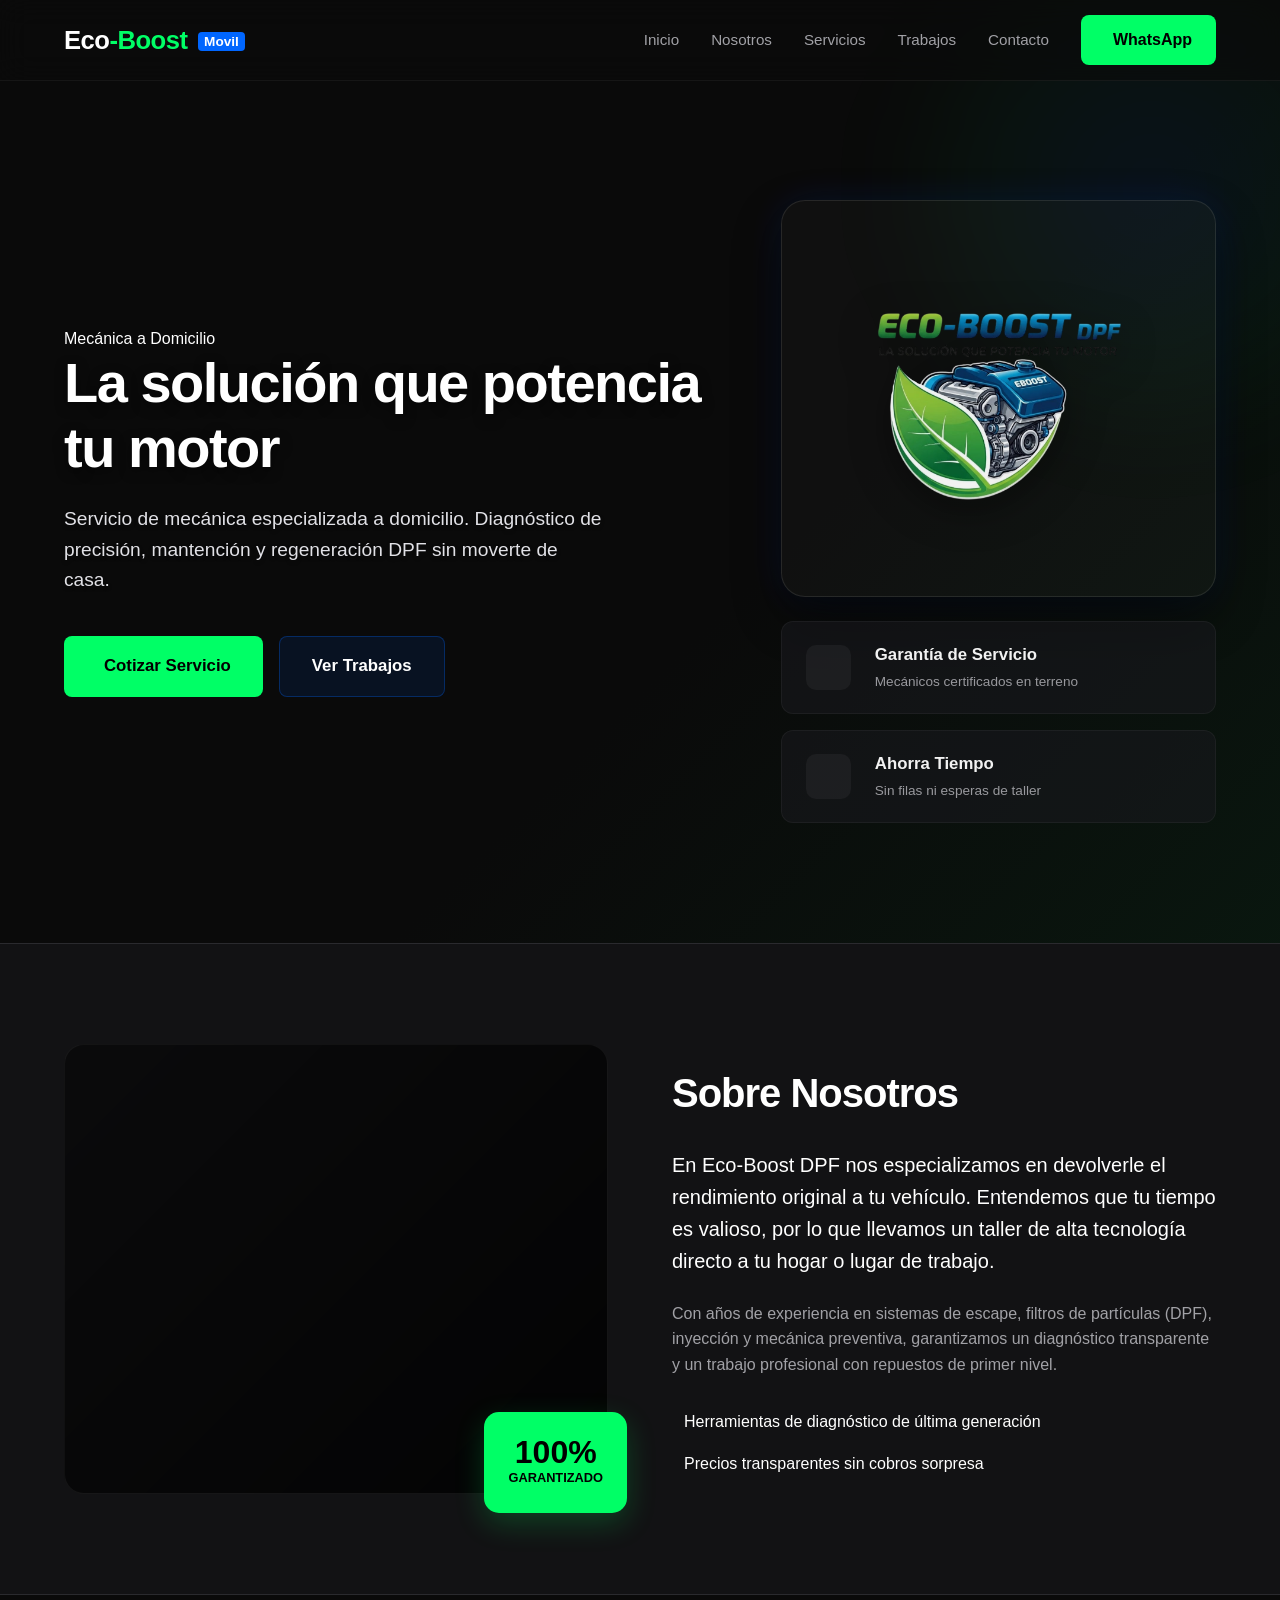
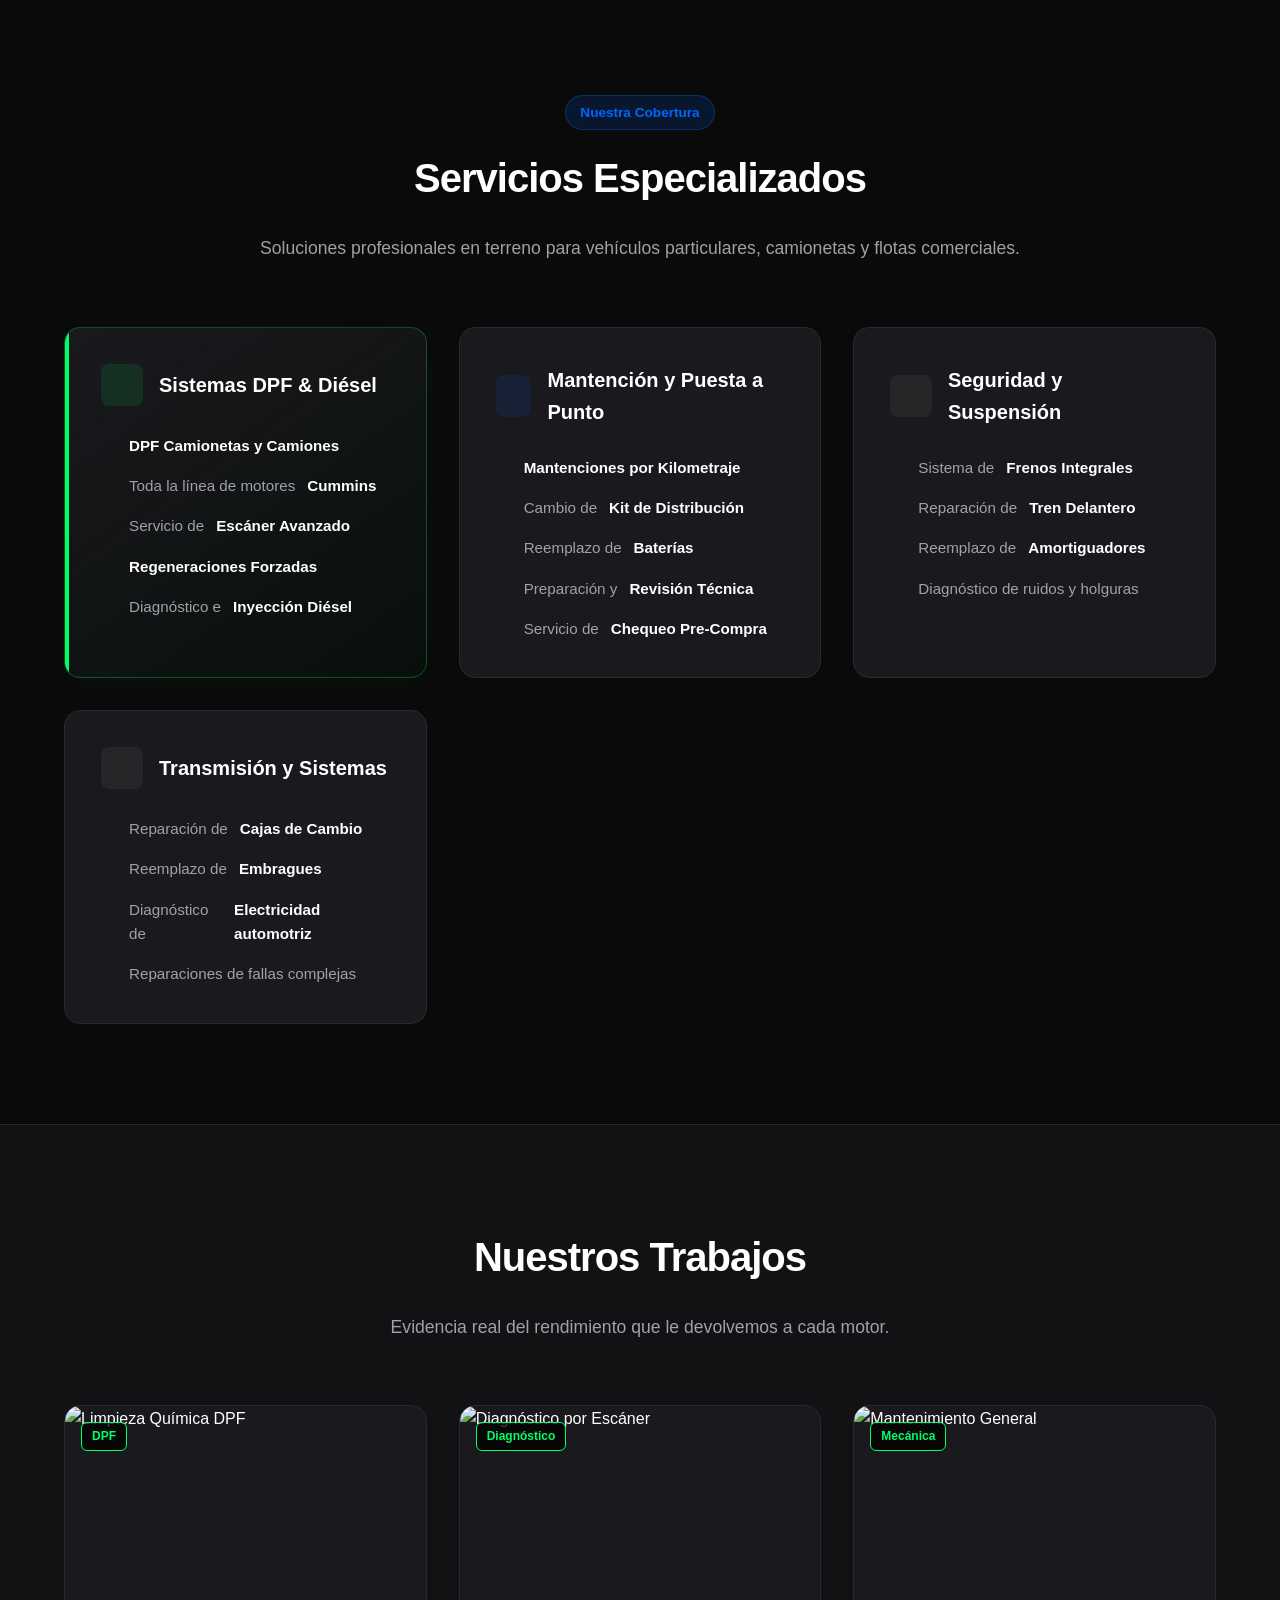
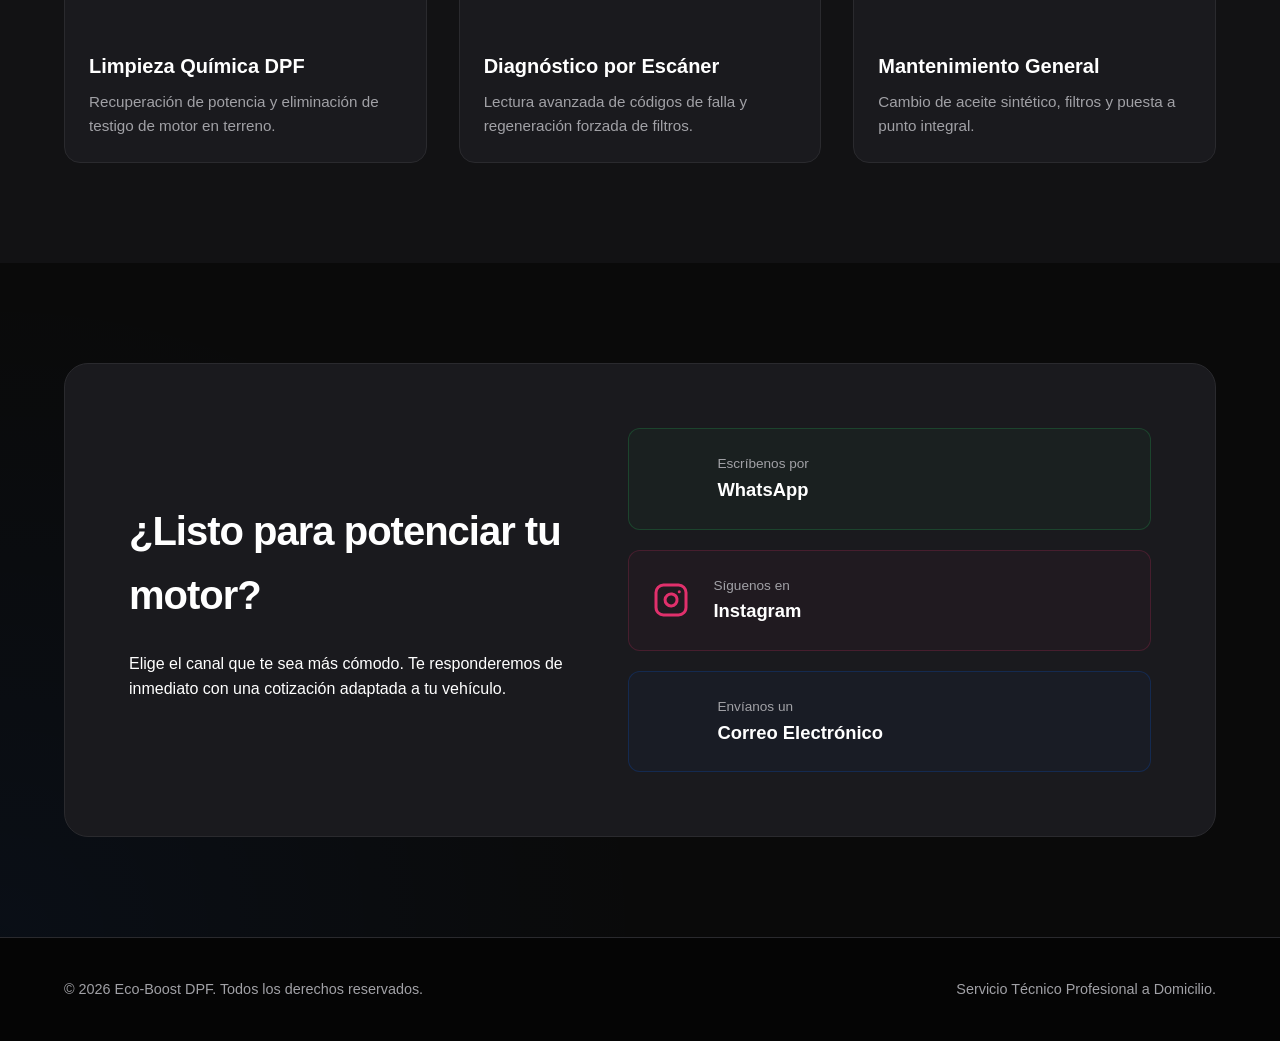
==== index.html @ 52e645b5 "s" ====
<!DOCTYPE html>
<html lang="es">
<head>
  <meta charset="UTF-8">
  <meta name="viewport" content="width=device-width, initial-scale=1.0">
  <title>Eco-Boost DPF - La solución que potencia tu motor</title>
  <link rel="stylesheet" href="diseño.css">
  <script src="https://unpkg.com/lucide@latest"></script>
</head>
<body>

  <header class="header">
    <div class="container navbar">
      <div class="logo">
        <span class="logo-eco">Eco</span><span class="logo-boost">-Boost</span> <span class="logo-dpf">Movil</span>
      </div>
      
      <button class="menu-toggle" aria-label="Abrir menú">
        <i data-lucide="menu"></i>
      </button>

      <nav class="nav-menu">
        <a href="#inicio" class="nav-link">Inicio</a>
        <a href="#nosotros" class="nav-link">Nosotros</a>
        <a href="#servicios" class="nav-link">Servicios</a>
        <a href="#trabajos" class="nav-link">Trabajos</a>
        <a href="#contacto" class="nav-link">Contacto</a>
        <a href="#" class="btn btn-primary nav-cta js-whatsapp-link" target="_blank">
          <i data-lucide="phone"></i> WhatsApp
        </a>
      </nav>
    </div>
  </header>

  <main>
    <section id="inicio" class="hero">
      <div class="container hero-grid">
        <div class="hero-content">
          <span class="badge">Mecánica a Domicilio</span>
          <h1 id="hero-title" class="hero-title">Cargando...</h1>
          <p id="hero-subtitle" class="hero-text">Cargando información del servicio...</p>
          <div class="hero-actions">
            <a href="#" class="btn btn-primary btn-large js-whatsapp-link" target="_blank">
              <i data-lucide="calendar"></i> Cotizar Servicio
            </a>
            <a href="#trabajos" class="btn btn-secondary btn-large">
              Ver Trabajos
            </a>
          </div>
        </div>
        
        <div class="hero-visual">
          <div class="brand-logo-card">
            <img src="images/logo.png" alt="Eco-Boost DPF Logo Oficial" class="hero-brand-logo">
          </div>
          
          <div class="hero-card-row">
            <div class="hero-card">
              <div class="hero-card-icon"><i data-lucide="shield-check"></i></div>
              <div>
                <h4>Garantía de Servicio</h4>
                <p>Mecánicos certificados en terreno</p>
              </div>
            </div>
            <div class="hero-card">
              <div class="hero-card-icon"><i data-lucide="clock"></i></div>
              <div>
                <h4>Ahorra Tiempo</h4>
                <p>Sin filas ni esperas de taller</p>
              </div>
            </div>
          </div>
        </div>
      </div>
    </section>

    <section id="nosotros" class="nosotros">
      <div class="container grid-2">
        <div class="nosotros-visual">
          <div class="nosotros-badge">
            <span class="badge-number">100%</span>
            <span class="badge-label">Garantizado</span>
          </div>
        </div>
        <div class="nosotros-content">
          <h2 id="nosotros-titulo" class="section-title">Cargando...</h2>
          <p id="nosotros-desc-1" class="text-lead"></p>
          <p id="nosotros-desc-2" class="text-body"></p>
          <div class="features-list">
            <div class="feature-item">
              <i data-lucide="check-circle" class="text-accent"></i>
              <span>Herramientas de diagnóstico de última generación</span>
            </div>
            <div class="feature-item">
              <i data-lucide="check-circle" class="text-accent"></i>
              <span>Precios transparentes sin cobros sorpresa</span>
            </div>
          </div>
        </div>
      </div>
    </section>

    <section id="servicios" class="servicios">
      <div class="container">
        <div class="section-header">
          <span class="services-badge">Nuestra Cobertura</span>
          <h2 class="section-title text-center">Servicios Especializados</h2>
          <p class="section-subtitle text-center">Soluciones profesionales en terreno para vehículos particulares, camionetas y flotas comerciales.</p>
        </div>

        <div class="services-grid">
          <div class="service-category-card highlight-card">
            <div class="category-header">
              <div class="category-icon green"><i data-lucide="activity"></i></div>
              <h3>Sistemas DPF & Diésel</h3>
            </div>
            <ul class="service-list">
              <li><i data-lucide="check"></i> <strong>DPF Camionetas y Camiones</strong></li>
              <li><i data-lucide="check"></i> Toda la línea de motores <strong>Cummins</strong></li>
              <li><i data-lucide="check"></i> Servicio de <strong>Escáner Avanzado</strong></li>
              <li><i data-lucide="check"></i> <strong>Regeneraciones Forzadas</strong></li>
              <li><i data-lucide="check"></i> Diagnóstico e <strong>Inyección Diésel</strong></li>
            </ul>
          </div>

          <div class="service-category-card">
            <div class="category-header">
              <div class="category-icon blue"><i data-lucide="wrench"></i></div>
              <h3>Mantención y Puesta a Punto</h3>
            </div>
            <ul class="service-list">
              <li><i data-lucide="check"></i> <strong>Mantenciones por Kilometraje</strong></li>
              <li><i data-lucide="check"></i> Cambio de <strong>Kit de Distribución</strong></li>
              <li><i data-lucide="check"></i> Reemplazo de <strong>Baterías</strong></li>
              <li><i data-lucide="check"></i> Preparación y <strong>Revisión Técnica</strong></li>
              <li><i data-lucide="check"></i> Servicio de <strong>Chequeo Pre-Compra</strong></li>
            </ul>
          </div>

          <div class="service-category-card">
            <div class="category-header">
              <div class="category-icon"><i data-lucide="shield"></i></div>
              <h3>Seguridad y Suspensión</h3>
            </div>
            <ul class="service-list">
              <li><i data-lucide="check"></i> Sistema de <strong>Frenos Integrales</strong></li>
              <li><i data-lucide="check"></i> Reparación de <strong>Tren Delantero</strong></li>
              <li><i data-lucide="check"></i> Reemplazo de <strong>Amortiguadores</strong></li>
              <li><i data-lucide="check"></i> Diagnóstico de ruidos y holguras</li>
            </ul>
          </div>

          <div class="service-category-card">
            <div class="category-header">
              <div class="category-icon"><i data-lucide="cpu"></i></div>
              <h3>Transmisión y Sistemas</h3>
            </div>
            <ul class="service-list">
              <li><i data-lucide="check"></i> Reparación de <strong>Cajas de Cambio</strong></li>
              <li><i data-lucide="check"></i> Reemplazo de <strong>Embragues</strong></li>
              <li><i data-lucide="check"></i> Diagnóstico de <strong>Electricidad automotriz</strong></li>
              <li><i data-lucide="check"></i> Reparaciones de fallas complejas</li>
            </ul>
          </div>
        </div>
      </div>
    </section>

    <section id="trabajos" class="trabajos">
      <div class="container">
        <div class="section-header">
          <h2 class="section-title">Nuestros Trabajos</h2>
          <p class="section-subtitle">Evidencia real del rendimiento que le devolvemos a cada motor.</p>
        </div>
        <div id="portfolio-grid" class="portfolio-grid">
          <p class="loading-text">Cargando galería de trabajos...</p>
        </div>
      </div>
    </section>

    <section id="contacto" class="contacto">
      <div class="container">
        <div class="contact-card">
          <div class="contact-info">
            <h2 class="section-title">¿Listo para potenciar tu motor?</h2>
            <p>Elige el canal que te sea más cómodo. Te responderemos de inmediato con una cotización adaptada a tu vehículo.</p>
          </div>
          <div class="contact-channels">
            <a href="#" class="contact-btn whatsapp js-whatsapp-link" target="_blank">
              <i data-lucide="phone-call"></i>
              <div>
                <span>Escríbenos por</span>
                <strong>WhatsApp</strong>
              </div>
            </a>
            
            <a href="#" id="js-instagram-link" class="contact-btn instagram" target="_blank">
              <svg xmlns="http://www.w3.org/2000/svg" width="36" height="36" viewBox="0 0 24 24" fill="none" stroke="currentColor" stroke-width="2" stroke-linecap="round" stroke-linejoin="round" class="instagram-svg">
                <rect x="2" y="2" width="20" height="20" rx="5" ry="5"></rect>
                <path d="M16 11.37A4 4 0 1 1 12.63 8 4 4 0 0 1 16 11.37z"></path>
                <line x1="17.5" y1="6.5" x2="17.51" y2="6.5"></line>
              </svg>
              <div>
                <span>Síguenos en</span>
                <strong>Instagram</strong>
              </div>
            </a>
            
            <a href="#" id="js-email-link" class="contact-btn email">
              <i data-lucide="mail"></i>
              <div>
                <span>Envíanos un</span>
                <strong>Correo Electrónico</strong>
              </div>
            </a>
          </div>
        </div>
      </div>
    </section>
  </main>

  <footer class="footer">
    <div class="container footer-content">
      <p>&copy; 2026 Eco-Boost DPF. Todos los derechos reservados.</p>
      <p>Servicio Técnico Profesional a Domicilio.</p>
    </div>
  </footer>

  <script src="app.js"></script>
</body>
</html>
---- diseño.css ----
/* Variables de Diseño */
:root {
  --bg-primary: #0a0a0a;
  --bg-secondary: #121214;
  --bg-card: #1a1a1e;
  
  /* Colores extraídos directamente de tu logo */
  --accent: #00ff66;         /* Verde Eco */
  --accent-hover: #00cc52;   /* Verde Eco más oscuro */
  --accent-blue: #0066ff;    /* Azul Eléctrico */
  --accent-blue-hover: #0052cc;
  
  --text-main: #ffffff;
  --text-muted: #a1a1a6;
  --border-color: #2a2a2e;
  
  --font-stack: -apple-system, BlinkMacSystemFont, "Segoe UI", Roboto, Helvetica, Arial, sans-serif;
  --transition-smooth: all 0.3s cubic-bezier(0.4, 0, 0.2, 1);
}

/* Reset Base */
* {
  box-sizing: border-box;
  margin: 0;
  padding: 0;
}

html {
  scroll-behavior: smooth;
  font-family: var(--font-stack);
  background-color: var(--bg-primary);
  color: var(--text-main);
}

body {
  overflow-x: hidden;
  line-height: 1.6;
}

img {
  max-width: 100%;
  height: auto;
  display: block;
}

a {
  text-decoration: none;
  color: inherit;
}

/* Layout Container */
.container {
  width: 100%;
  max-width: 1200px;
  margin: 0 auto;
  padding: 0 1.5rem;
}

/* Botones */
.btn {
  display: inline-flex;
  align-items: center;
  gap: 0.5rem;
  padding: 0.75rem 1.5rem;
  border-radius: 8px;
  font-weight: 600;
  transition: var(--transition-smooth);
  cursor: pointer;
  border: none;
  z-index: 2;
}

.btn-primary {
  background-color: var(--accent);
  color: #000000;
}

.btn-primary:hover {
  background-color: var(--accent-hover);
  transform: translateY(-2px);
  box-shadow: 0 8px 20px rgba(0, 255, 102, 0.3);
}

.btn-secondary {
  background-color: rgba(0, 102, 255, 0.1); 
  backdrop-filter: blur(5px);
  border: 1px solid rgba(0, 102, 255, 0.3);
  color: var(--text-main);
}

.btn-secondary:hover {
  background-color: rgba(0, 102, 255, 0.2);
  border-color: var(--accent-blue);
  transform: translateY(-2px);
}

.btn-large {
  padding: 1rem 2rem;
  font-size: 1.05rem;
}

/* Header & Navbar */
.header {
  position: fixed;
  top: 0;
  left: 0;
  width: 100%;
  background-color: rgba(10, 10, 10, 0.6); 
  backdrop-filter: blur(15px);
  z-index: 1000;
  border-bottom: 1px solid rgba(255, 255, 255, 0.05);
}

.navbar {
  height: 80px;
  display: flex;
  align-items: center;
  justify-content: space-between;
}

/* Estilo de Texto del Logo */
.logo {
  font-size: 1.6rem;
  font-weight: 800;
  letter-spacing: -0.5px;
  cursor: pointer;
}

.logo-eco { color: var(--text-main); }
.logo-boost { color: var(--accent); }
.logo-dpf {
  font-size: 0.85rem;
  background: var(--accent-blue);
  color: #ffffff;
  padding: 2px 6px;
  border-radius: 4px;
  margin-left: 4px;
  vertical-align: middle;
  letter-spacing: 0;
  font-weight: 700;
}

.nav-menu {
  display: flex;
  align-items: center;
  gap: 2rem;
}

.nav-link {
  font-size: 0.95rem;
  font-weight: 500;
  color: var(--text-muted);
  transition: var(--transition-smooth);
}

.nav-link:hover {
  color: var(--text-main);
}

.menu-toggle {
  display: none;
  background: none;
  border: none;
  color: var(--text-main);
  font-size: 1.5rem;
  cursor: pointer;
}

/* Hero Section */
.hero {
  padding: 200px 0 120px 0;
  position: relative;
  background-image: url('https://images.unsplash.com/photo-1517524206127-48bbd363f3d7?q=80&w=1920&auto=format&fit=crop');
  background-size: cover;
  background-position: center 35%;
  background-repeat: no-repeat;
  display: flex;
  align-items: center;
  overflow: hidden;
}

.hero::before {
  content: '';
  position: absolute;
  top: 0;
  left: 0;
  width: 100%;
  height: 100%;
  background: linear-gradient(135deg, rgba(10, 10, 10, 0.95) 20%, rgba(10, 10, 10, 0.75) 60%, rgba(0, 255, 102, 0.05) 100%);
  z-index: 1;
}

.hero::after {
  content: '';
  position: absolute;
  top: -10%;
  right: -10%;
  width: 40%;
  height: 60%;
  background: radial-gradient(circle, rgba(0, 102, 255, 0.08) 0%, rgba(0, 255, 102, 0.04) 50%, transparent 70%);
  z-index: 1;
  filter: blur(50px);
}

.hero-grid {
  position: relative;
  z-index: 2;
  display: grid;
  grid-template-columns: 1.2fr 0.8fr;
  gap: 4rem;
  align-items: center;
}

.hero-title {
  font-size: 3.5rem;
  line-height: 1.15;
  font-weight: 800;
  letter-spacing: -1.5px;
  margin-bottom: 1.5rem;
  text-shadow: 0 4px 12px rgba(0, 0, 0, 0.5);
}

.hero-text {
  font-size: 1.2rem;
  color: #e1e1e6;
  margin-bottom: 2.5rem;
  max-width: 540px;
  text-shadow: 0 2px 4px rgba(0, 0, 0, 0.3);
}

.hero-actions {
  display: flex;
  gap: 1rem;
}

.hero-visual {
  display: flex;
  flex-direction: column;
  gap: 1.5rem;
  opacity: 0.95; 
}

/* Tarjeta de Honor para el Logo Oficial */
.brand-logo-card {
  background: rgba(255, 255, 255, 0.03);
  backdrop-filter: blur(20px);
  border: 1px solid rgba(255, 255, 255, 0.1);
  border-radius: 24px;
  padding: 2.5rem;
  display: flex;
  align-items: center;
  justify-content: center;
  box-shadow: 0 20px 50px rgba(0, 0, 0, 0.6), 0 0 40px rgba(0, 102, 255, 0.15);
  transition: var(--transition-smooth);
}

.brand-logo-card:hover {
  transform: translateY(-5px);
  border-color: rgba(0, 255, 102, 0.3);
  box-shadow: 0 25px 60px rgba(0, 0, 0, 0.7), 0 0 50px rgba(0, 255, 102, 0.2);
}

.hero-brand-logo {
  width: 100%;
  max-width: 320px;
  height: auto;
  object-fit: contain;
  filter: drop-shadow(0 10px 20px rgba(0, 0, 0, 0.4));
}

.hero-card-row {
  display: flex;
  flex-direction: column;
  gap: 1rem;
}

.hero-card {
  background-color: rgba(26, 26, 30, 0.6);
  backdrop-filter: blur(10px);
  border: 1px solid rgba(255, 255, 255, 0.05);
  border-radius: 12px;
  padding: 1.25rem 1.5rem;
  display: flex;
  align-items: center;
  gap: 1.5rem;
  transition: var(--transition-smooth);
}

.hero-card:hover {
  border-color: rgba(0, 255, 102, 0.3);
  transform: translateX(5px);
  background-color: rgba(26, 26, 30, 0.8);
}

.hero-card-icon {
  background-color: rgba(255, 255, 255, 0.05);
  color: var(--accent);
  width: 45px;
  height: 45px;
  border-radius: 10px;
  display: flex;
  align-items: center;
  justify-content: center;
}

.hero-card h4 {
  font-size: 1.05rem;
  margin-bottom: 0.15rem;
}

.hero-card p {
  color: var(--text-muted);
  font-size: 0.85rem;
}

/* Sobre Nosotros Section */
.nosotros {
  background-color: var(--bg-secondary);
  padding: 100px 0;
  border-top: 1px solid var(--border-color);
  position: relative;
  z-index: 5;
}

.grid-2 {
  display: grid;
  grid-template-columns: 1fr 1fr;
  gap: 4rem;
  align-items: center;
}

.nosotros-visual {
  height: 450px;
  background: linear-gradient(135deg, rgba(0, 0, 0, 0.4), rgba(0, 0, 0, 0.8)), url('https://img.magnific.com/foto-gratis/mecanico-sonriente-brazos-cruzados-llave-inglesa_1170-1699.jpg?semt=ais_hybrid&w=740&q=80');
  background-blend-mode: overlay;
  background-size: cover;
  background-position: center;
  border-radius: 20px;
  position: relative;
  border: 1px solid rgba(255, 255, 255, 0.05);
}

.nosotros-badge {
  position: absolute;
  bottom: -20px;
  right: -20px;
  background: var(--accent);
  color: #000;
  padding: 1.5rem;
  border-radius: 15px;
  box-shadow: 0 10px 30px rgba(0, 255, 102, 0.2);
  display: flex;
  flex-direction: column;
  align-items: center;
}

.badge-number {
  font-size: 2rem;
  font-weight: 800;
  line-height: 1;
}

.badge-label {
  font-size: 0.8rem;
  font-weight: 700;
  text-transform: uppercase;
}

.section-title {
  font-size: 2.5rem;
  font-weight: 800;
  letter-spacing: -1px;
  margin-bottom: 1.5rem;
}

.text-center {
  text-align: center;
}

.text-lead {
  font-size: 1.25rem;
  color: var(--text-main);
  margin-bottom: 1.5rem;
}

.text-body {
  color: var(--text-muted);
  margin-bottom: 2rem;
}

.features-list {
  display: flex;
  flex-direction: column;
  gap: 1rem;
}

.feature-item {
  display: flex;
  align-items: center;
  gap: 0.75rem;
  font-weight: 500;
}

.text-accent {
  color: var(--accent);
}

/* ========================================= */
/* NUEVA SECCIÓN: Estilos de Servicios */
/* ========================================= */
.servicios {
  padding: 100px 0;
  background-color: var(--bg-primary);
  border-top: 1px solid var(--border-color);
  position: relative;
  z-index: 5;
}

.services-badge {
  display: inline-block;
  background-color: rgba(0, 102, 255, 0.15);
  color: var(--accent-blue);
  padding: 6px 14px;
  border-radius: 20px;
  font-size: 0.85rem;
  font-weight: 600;
  margin-bottom: 1rem;
  border: 1px solid rgba(0, 102, 255, 0.3);
  text-align: center;
}

.servicios .section-header {
  display: flex;
  flex-direction: column;
  align-items: center;
}

.services-grid {
  display: grid;
  grid-template-columns: repeat(auto-fit, minmax(270px, 1fr));
  gap: 2rem;
  margin-top: 3.5rem;
}

.service-category-card {
  background-color: var(--bg-card);
  border: 1px solid var(--border-color);
  border-radius: 16px;
  padding: 2.25rem;
  transition: var(--transition-smooth);
  position: relative;
  overflow: hidden;
}

/* Tarjeta Destacada de DPF (La especialidad principal) */
.service-category-card.highlight-card {
  border-color: rgba(0, 255, 102, 0.25);
  background: linear-gradient(145deg, var(--bg-card) 0%, rgba(0, 255, 102, 0.02) 100%);
  box-shadow: 0 10px 30px rgba(0, 255, 102, 0.03);
}

.service-category-card.highlight-card::before {
  content: '';
  position: absolute;
  top: 0;
  left: 0;
  width: 4px;
  height: 100%;
  background-color: var(--accent);
}

.service-category-card:hover {
  transform: translateY(-5px);
  border-color: var(--accent-blue);
  box-shadow: 0 12px 30px rgba(0, 102, 255, 0.1);
}

.service-category-card.highlight-card:hover {
  border-color: var(--accent);
  box-shadow: 0 12px 30px rgba(0, 255, 102, 0.1);
}

.category-header {
  display: flex;
  align-items: center;
  gap: 1rem;
  margin-bottom: 1.75rem;
}

.category-header h3 {
  font-size: 1.25rem;
  font-weight: 700;
}

.category-icon {
  width: 42px;
  height: 42px;
  border-radius: 8px;
  background-color: rgba(255, 255, 255, 0.05);
  color: var(--text-main);
  display: flex;
  align-items: center;
  justify-content: center;
}

.category-icon.green {
  background-color: rgba(0, 255, 102, 0.1);
  color: var(--accent);
}

.category-icon.blue {
  background-color: rgba(0, 102, 255, 0.1);
  color: var(--accent-blue);
}

.service-list {
  list-style: none;
  display: flex;
  flex-direction: column;
  gap: 1rem;
}

.service-list li {
  display: flex;
  align-items: flex-start;
  gap: 0.75rem;
  font-size: 0.95rem;
  color: var(--text-muted);
}

.service-list li strong {
  color: var(--text-main);
}

.service-list li i {
  color: var(--accent);
  width: 16px;
  height: 16px;
  flex-shrink: 0;
  margin-top: 3px;
}

.service-category-card:not(.highlight-card) .service-list li i {
  color: var(--accent-blue);
}

/* Portafolio Trabajos */
.trabajos {
  padding: 100px 0;
  background-color: var(--bg-secondary);
  border-top: 1px solid var(--border-color);
  position: relative;
  z-index: 5;
}

.section-header {
  text-align: center;
  margin-bottom: 4rem;
}

.section-subtitle {
  color: var(--text-muted);
  font-size: 1.1rem;
}

.portfolio-grid {
  display: grid;
  grid-template-columns: repeat(auto-fill, minmax(320px, 1fr));
  gap: 2rem;
}

.portfolio-card {
  background-color: var(--bg-card);
  border: 1px solid var(--border-color);
  border-radius: 16px;
  overflow: hidden;
  transition: var(--transition-smooth);
}

.portfolio-card:hover {
  transform: translateY(-8px);
  border-color: rgba(0, 255, 102, 0.4);
}

.card-img-wrapper {
  position: relative;
  height: 220px;
  overflow: hidden;
}

.card-img {
  width: 100%;
  height: 100%;
  object-fit: cover;
  transition: var(--transition-smooth);
}

.portfolio-card:hover .card-img {
  transform: scale(1.05);
}

.card-tag {
  position: absolute;
  top: 1rem;
  left: 1rem;
  background-color: rgba(0, 0, 0, 0.75);
  border: 1px solid var(--accent);
  color: var(--accent);
  padding: 4px 10px;
  border-radius: 6px;
  font-size: 0.75rem;
  font-weight: 600;
}

.card-content {
  padding: 1.5rem;
}

.card-title {
  font-size: 1.25rem;
  margin-bottom: 0.5rem;
}

.card-desc {
  color: var(--text-muted);
  font-size: 0.95rem;
}

/* Contacto Section */
.contacto {
  padding: 100px 0;
  position: relative;
  z-index: 5;
  background: radial-gradient(circle at bottom left, rgba(0, 102, 255, 0.05), transparent 45%);
}

.contact-card {
  background-color: var(--bg-card);
  border: 1px solid var(--border-color);
  border-radius: 24px;
  padding: 4rem;
  display: grid;
  grid-template-columns: 1fr 1.2fr;
  gap: 4rem;
  align-items: center;
}

.contact-channels {
  display: flex;
  flex-direction: column;
  gap: 1.25rem;
}

.contact-btn {
  display: flex;
  align-items: center;
  gap: 1.5rem;
  padding: 1.5rem;
  border-radius: 12px;
  border: 1px solid var(--border-color);
  transition: var(--transition-smooth);
}

.contact-btn:hover {
  transform: scale(1.02);
}

.contact-btn i {
  font-size: 2rem;
  width: 40px;
}

/* Reparación Visual y Ajustes del Icono SVG de Instagram */
.instagram-svg {
  flex-shrink: 0;
  color: #E1306C;
  transition: var(--transition-smooth);
}

.contact-btn.instagram:hover .instagram-svg {
  transform: scale(1.1);
}

.contact-btn span {
  display: block;
  font-size: 0.85rem;
  color: var(--text-muted);
}

.contact-btn strong {
  font-size: 1.15rem;
}

/* Colores de Contacto */
.contact-btn.whatsapp {
  border-color: rgba(37, 211, 102, 0.2);
  background-color: rgba(37, 211, 102, 0.03);
}
.contact-btn.whatsapp:hover {
  border-color: #25D366;
  box-shadow: 0 4px 15px rgba(37, 211, 102, 0.15);
}
.contact-btn.whatsapp i { color: #25D366; }

.contact-btn.instagram {
  border-color: rgba(225, 48, 108, 0.2);
  background-color: rgba(225, 48, 108, 0.03);
}
.contact-btn.instagram:hover {
  border-color: #E1306C;
  box-shadow: 0 4px 15px rgba(225, 48, 108, 0.15);
}

.contact-btn.email {
  border-color: rgba(0, 102, 255, 0.2);
  background-color: rgba(0, 102, 255, 0.03);
}
.contact-btn.email:hover {
  border-color: var(--accent-blue);
  box-shadow: 0 4px 15px rgba(0, 102, 255, 0.15);
}
.contact-btn.email i { color: var(--accent-blue); }

/* Footer */
.footer {
  background-color: #050505;
  padding: 2.5rem 0;
  border-top: 1px solid var(--border-color);
  font-size: 0.9rem;
  color: var(--text-muted);
}

.footer-content {
  display: flex;
  justify-content: space-between;
  align-items: center;
  flex-wrap: wrap;
  gap: 1rem;
}

/* Responsividad */
@media (max-width: 992px) {
  .hero-grid {
    grid-template-columns: 1fr;
    gap: 3rem;
  }
  .hero-visual {
    flex-direction: column;
    align-items: center;
  }
  .hero-card-row {
    flex-direction: row;
    width: 100%;
    justify-content: center;
  }
  .grid-2 {
    grid-template-columns: 1fr;
    gap: 3rem;
  }
  .contact-card {
    grid-template-columns: 1fr;
    padding: 2.5rem;
    gap: 2.5rem;
  }
}

@media (max-width: 768px) {
  .hero {
    padding: 160px 0 100px 0;
    background-position: center 30%; 
  }
  
  .hero::before {
    background: linear-gradient(180deg, rgba(10, 10, 10, 0.92) 30%, rgba(10, 10, 10, 0.75) 100%);
  }

  .hero-title {
    font-size: 2.5rem;
  }
  
  /* Menu colapsable */
  .menu-toggle {
    display: block;
    z-index: 1001;
  }
  
  .nav-menu {
    position: fixed;
    top: 0;
    right: -100%;
    width: 80%;
    max-width: 320px;
    height: 100vh;
    background-color: var(--bg-secondary);
    border-left: 1px solid var(--border-color);
    flex-direction: column;
    justify-content: center;
    gap: 2.5rem;
    padding: 2rem;
    transition: var(--transition-smooth);
    z-index: 1000;
  }
  
  .nav-menu.active {
    right: 0;
    box-shadow: -10px 0 30px rgba(0, 0, 0, 0.5);
  }
  
  .hero-actions {
    flex-direction: column;
  }
  
  .hero-card-row {
    flex-direction: column;
  }
  
  .brand-logo-card {
    width: 100%;
    max-width: 280px;
    padding: 1.5rem;
  }

  .nosotros-visual {
    height: 300px;
  }
  
  .nosotros-badge {
    right: 1rem;
    bottom: -15px;
  }
}
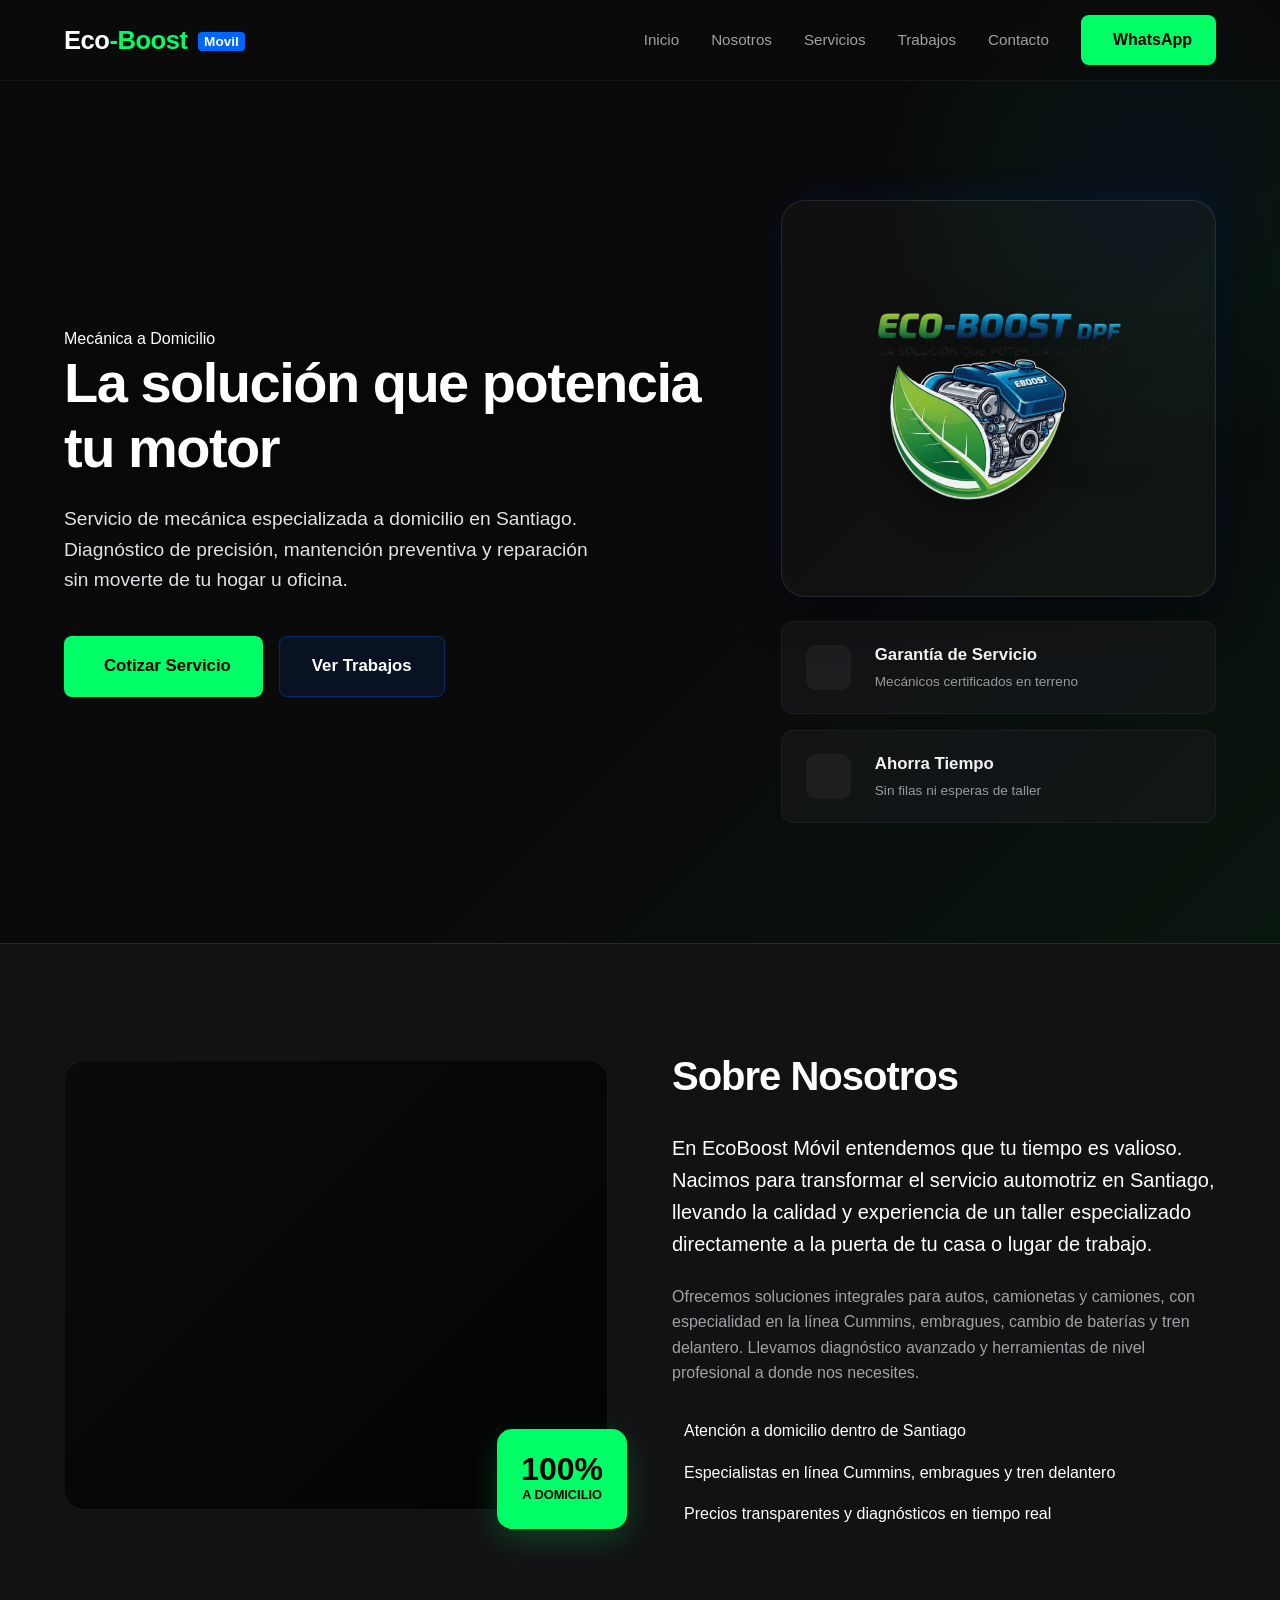
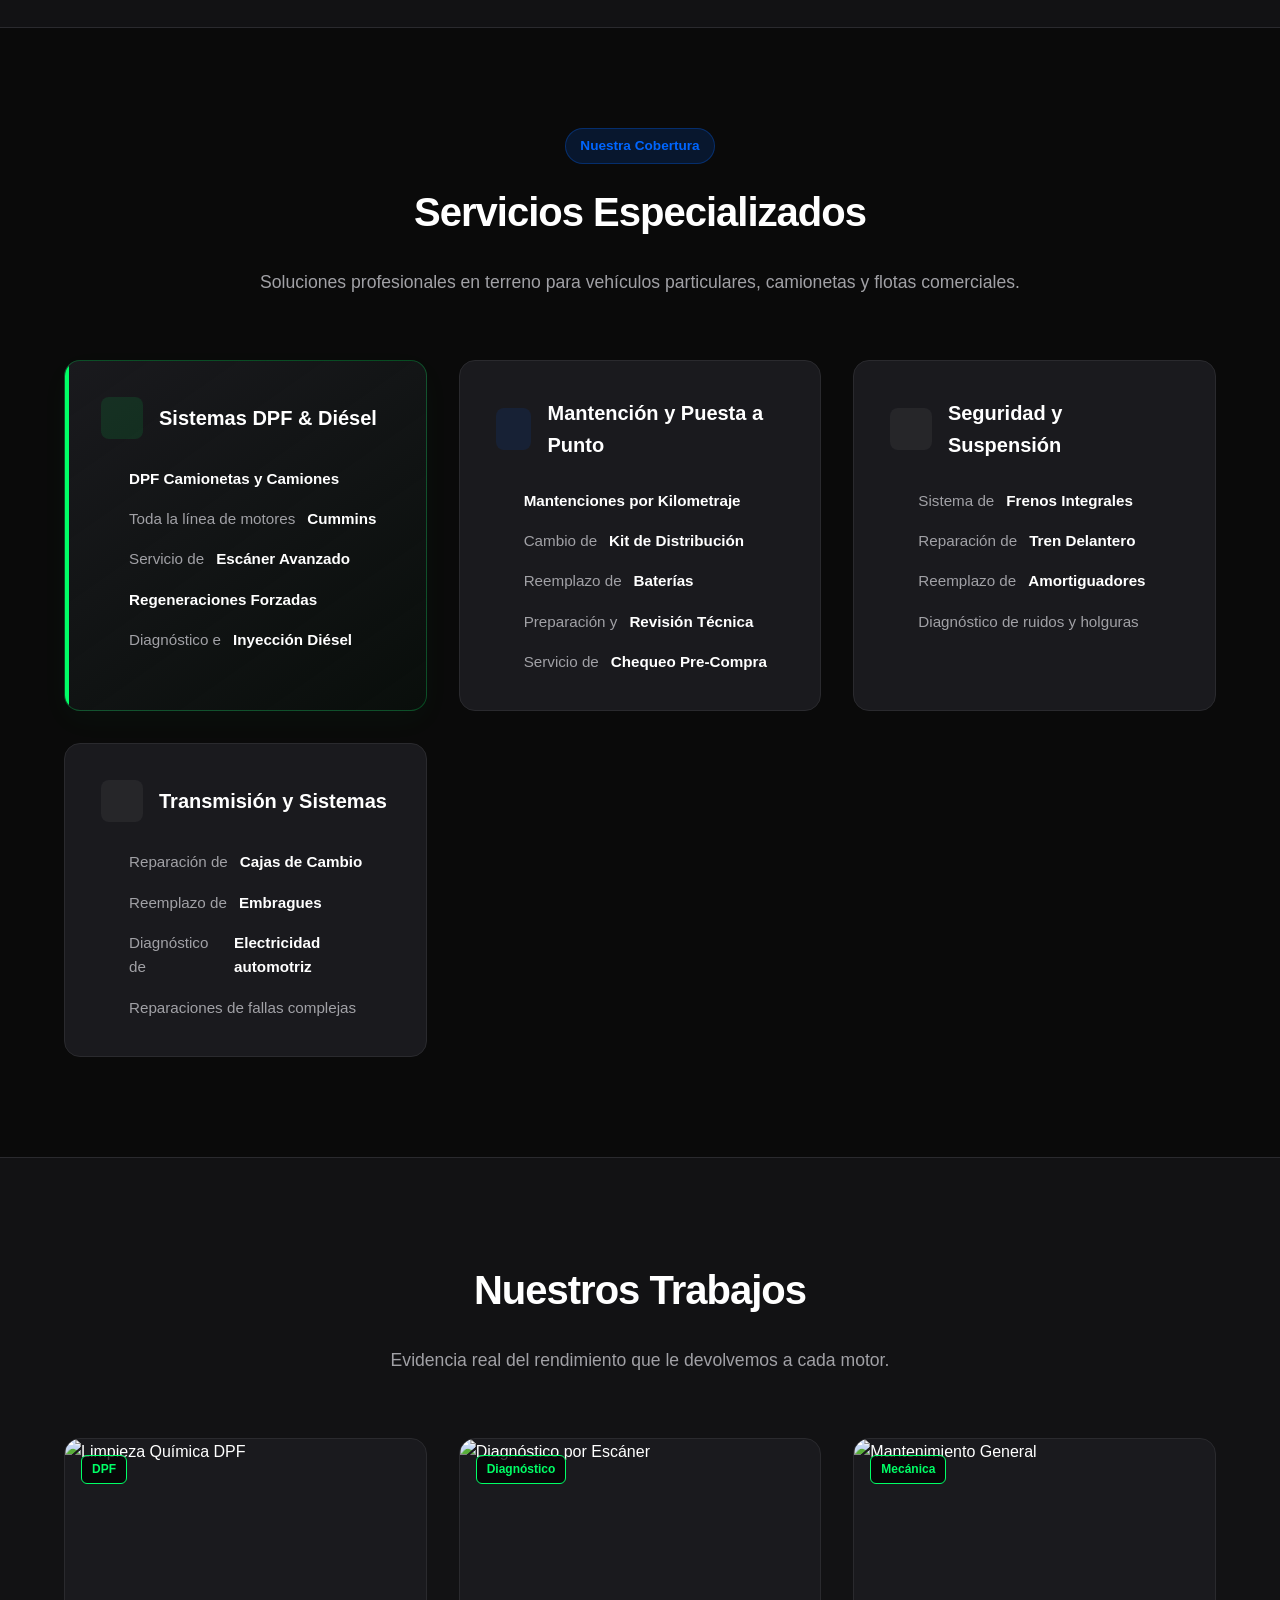
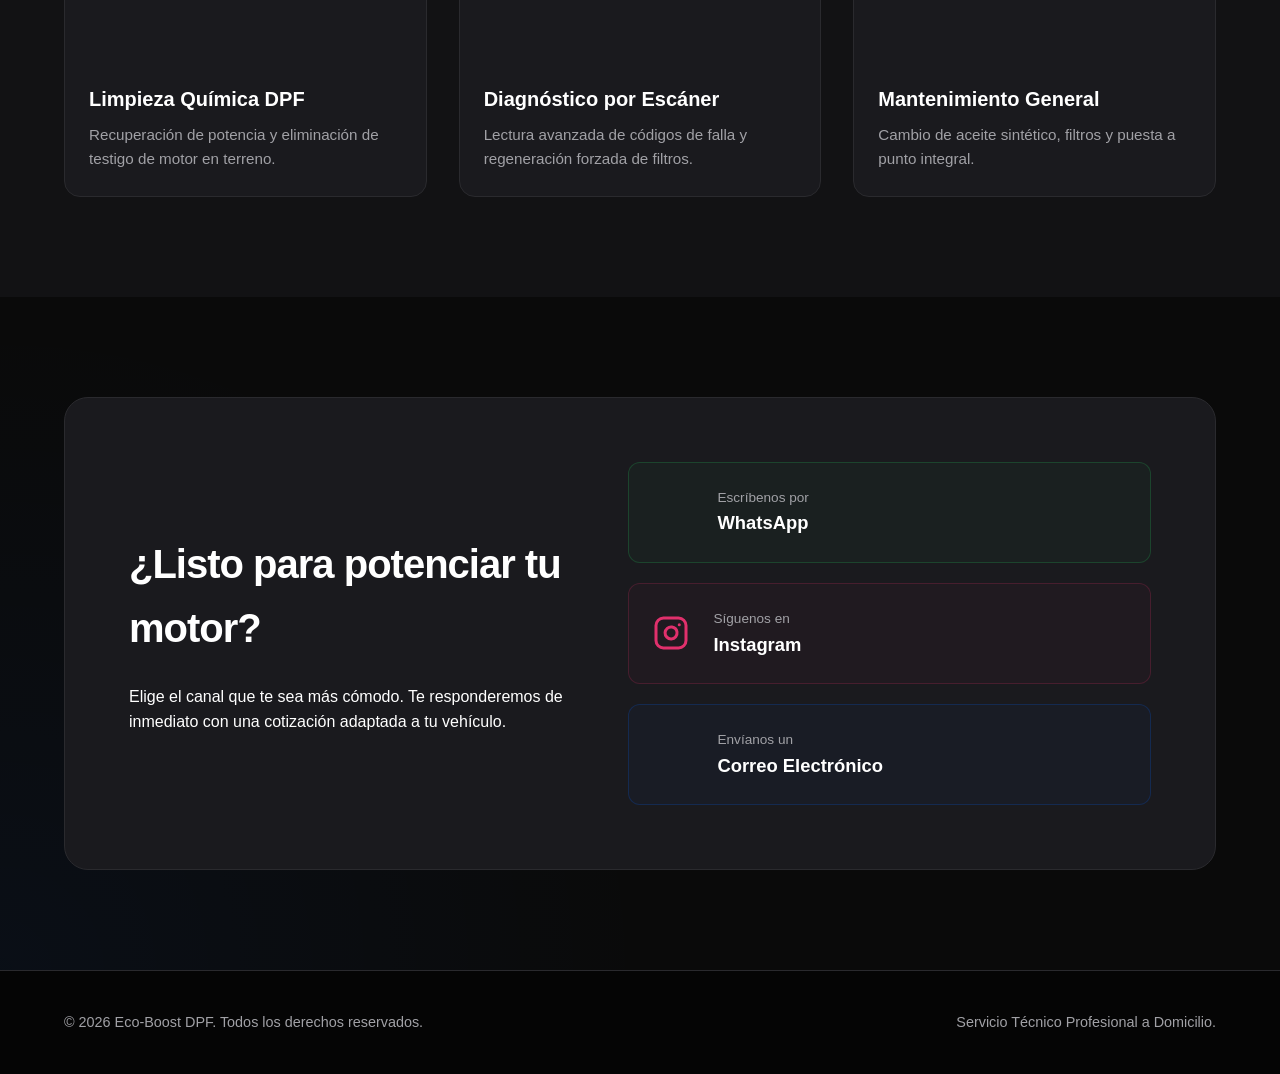
==== commit 75446a2d: "admin y cambios" ====
--- a/index.html
+++ b/index.html
@@ -3,10 +3,17 @@
 <head>
   <meta charset="UTF-8">
   <meta name="viewport" content="width=device-width, initial-scale=1.0">
-  <title>Eco-Boost DPF - La solución que potencia tu motor</title>
+  
+  <title>Eco-Boost Movil | Mecánica a Domicilio y Servicio de Scanner</title>
+  
+  <meta name="description" content="Servicio mecánico profesional a domicilio. Especialistas en DPF, motores Cummins, regeneraciones forzadas, frenos, distribución y mantenciones en Santiago.">
+  
+  <meta name="keywords" content="mecanico a domicilio, escaner automotriz, regeneracion dpf chile, mantenciones por kilometraje, taller movil, cummins santiago">
+  
   <link rel="stylesheet" href="diseño.css">
   <script src="https://unpkg.com/lucide@latest"></script>
-</head>
+  
+  </head>
 <body>
 
   <header class="header">
@@ -75,30 +82,34 @@
     </section>
 
     <section id="nosotros" class="nosotros">
-      <div class="container grid-2">
-        <div class="nosotros-visual">
-          <div class="nosotros-badge">
-            <span class="badge-number">100%</span>
-            <span class="badge-label">Garantizado</span>
-          </div>
-        </div>
-        <div class="nosotros-content">
-          <h2 id="nosotros-titulo" class="section-title">Cargando...</h2>
-          <p id="nosotros-desc-1" class="text-lead"></p>
-          <p id="nosotros-desc-2" class="text-body"></p>
-          <div class="features-list">
-            <div class="feature-item">
-              <i data-lucide="check-circle" class="text-accent"></i>
-              <span>Herramientas de diagnóstico de última generación</span>
-            </div>
-            <div class="feature-item">
-              <i data-lucide="check-circle" class="text-accent"></i>
-              <span>Precios transparentes sin cobros sorpresa</span>
-            </div>
-          </div>
-        </div>
-      </div>
-    </section>
+  <div class="container grid-2">
+    <div class="nosotros-visual">
+      <div class="nosotros-badge">
+        <span class="badge-number">100%</span>
+        <span class="badge-label">A Domicilio</span>
+      </div>
+    </div>
+    <div class="nosotros-content">
+      <h2 id="nosotros-titulo" class="section-title">Cargando...</h2>
+      <p id="nosotros-desc-1" class="text-lead"></p>
+      <p id="nosotros-desc-2" class="text-body"></p>
+      <div class="features-list">
+        <div class="feature-item">
+          <i data-lucide="check-circle" class="text-accent"></i>
+          <span>Atención a domicilio dentro de Santiago</span>
+        </div>
+        <div class="feature-item">
+          <i data-lucide="check-circle" class="text-accent"></i>
+          <span>Especialistas en línea Cummins, embragues y tren delantero</span>
+        </div>
+        <div class="feature-item">
+          <i data-lucide="check-circle" class="text-accent"></i>
+          <span>Precios transparentes y diagnósticos en tiempo real</span>
+        </div>
+      </div>
+    </div>
+  </div>
+</section>
 
     <section id="servicios" class="servicios">
       <div class="container">
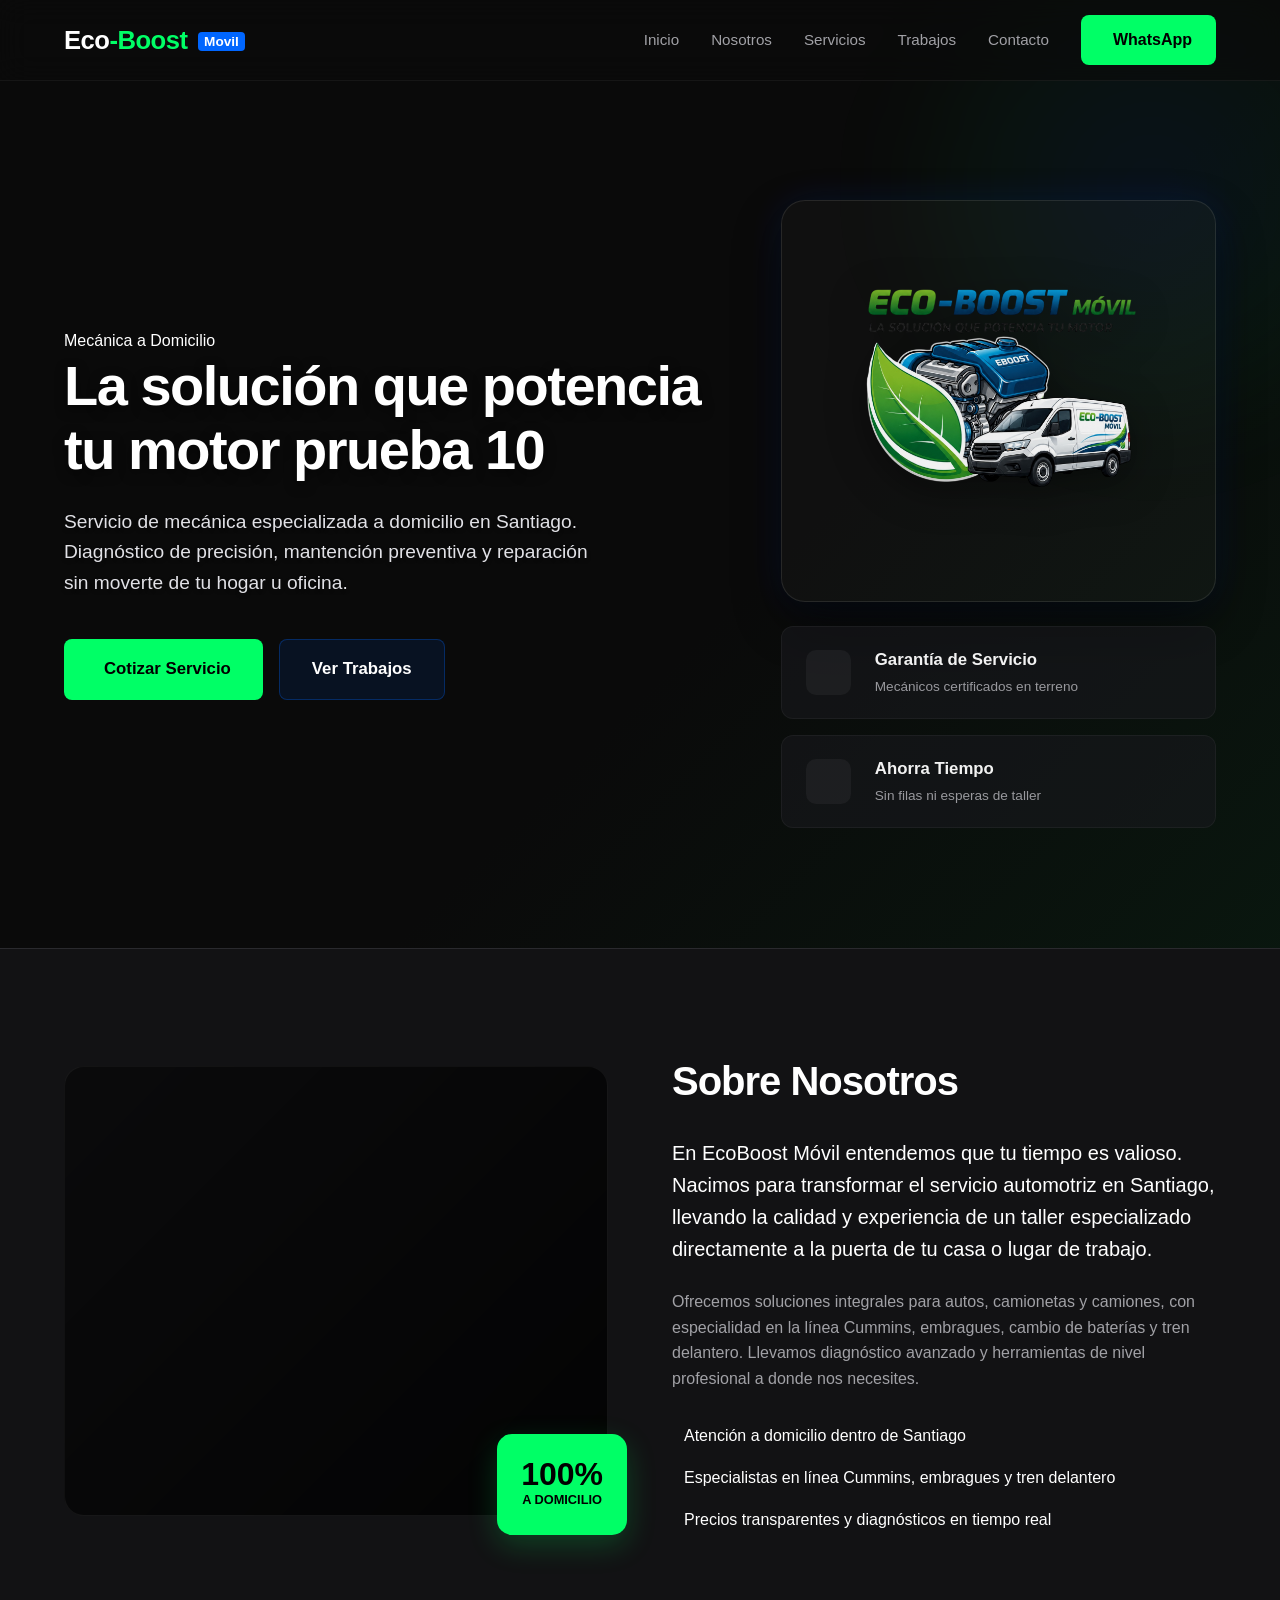
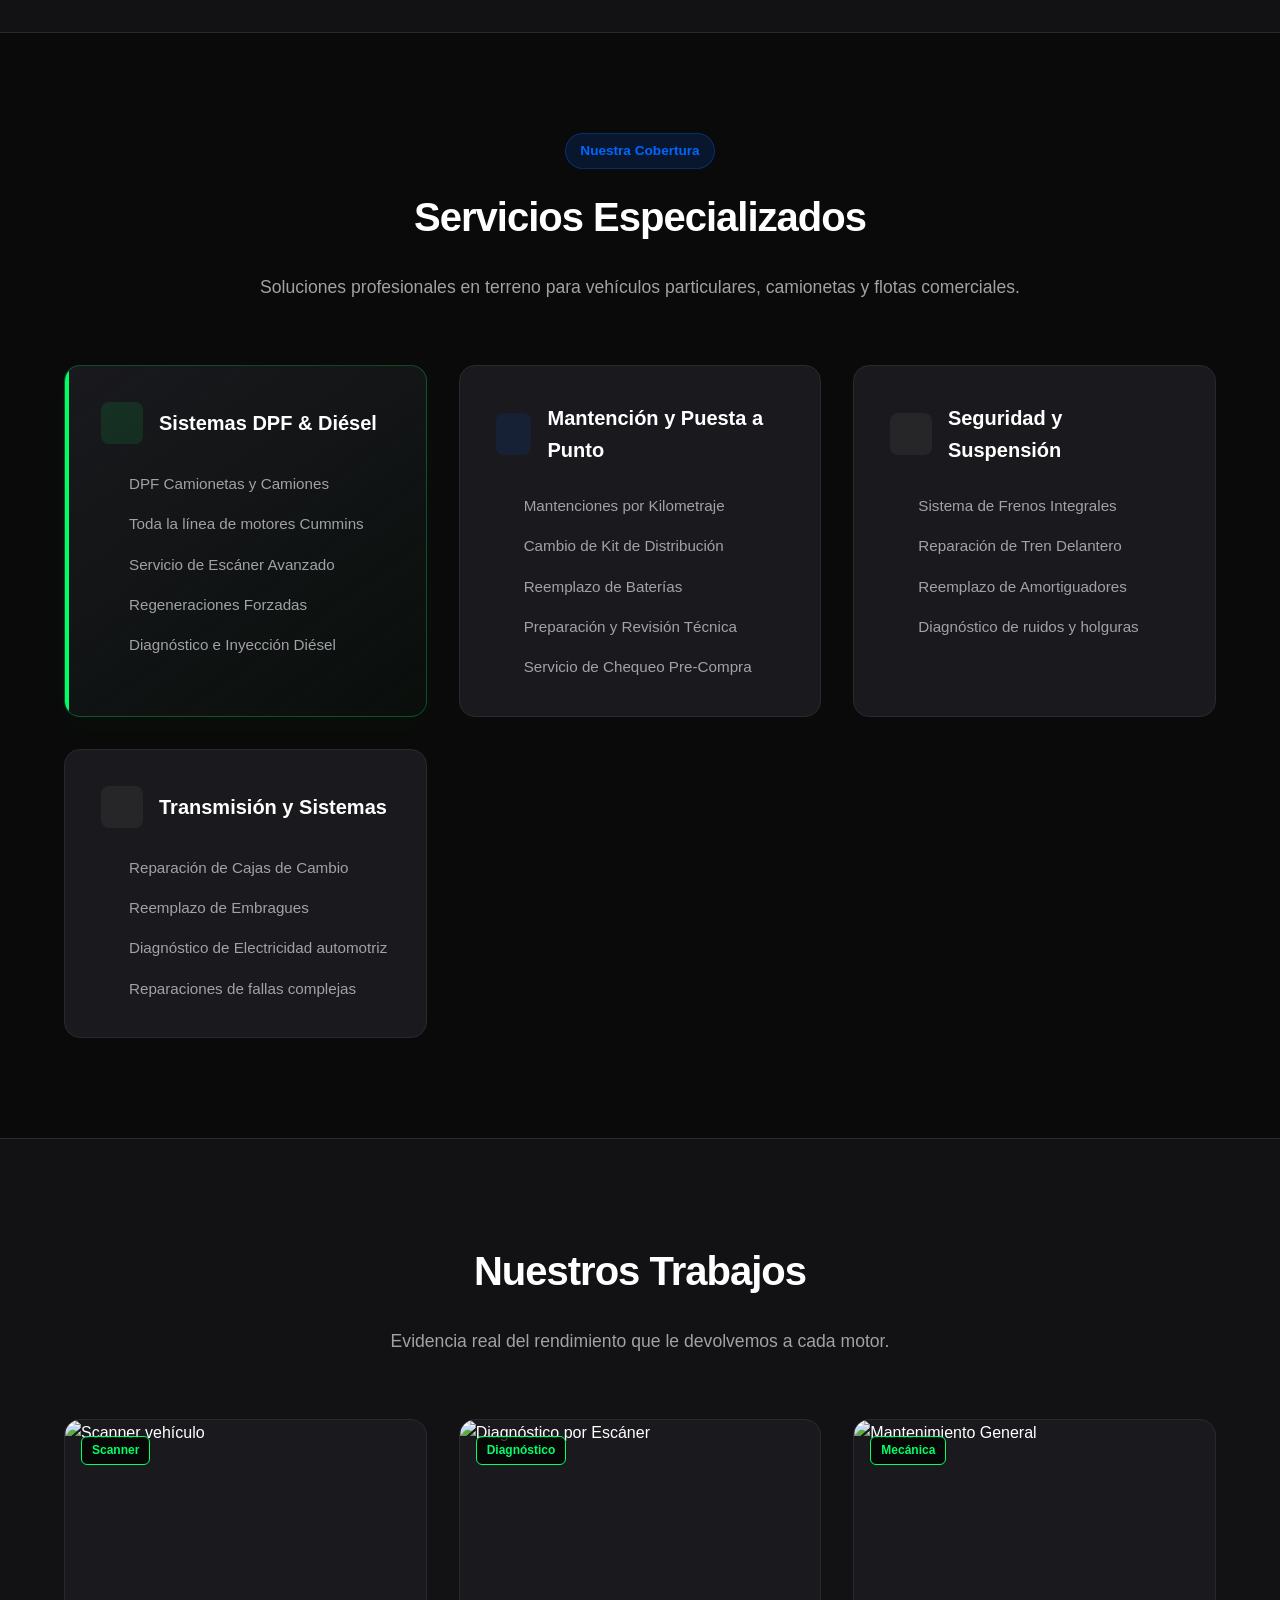
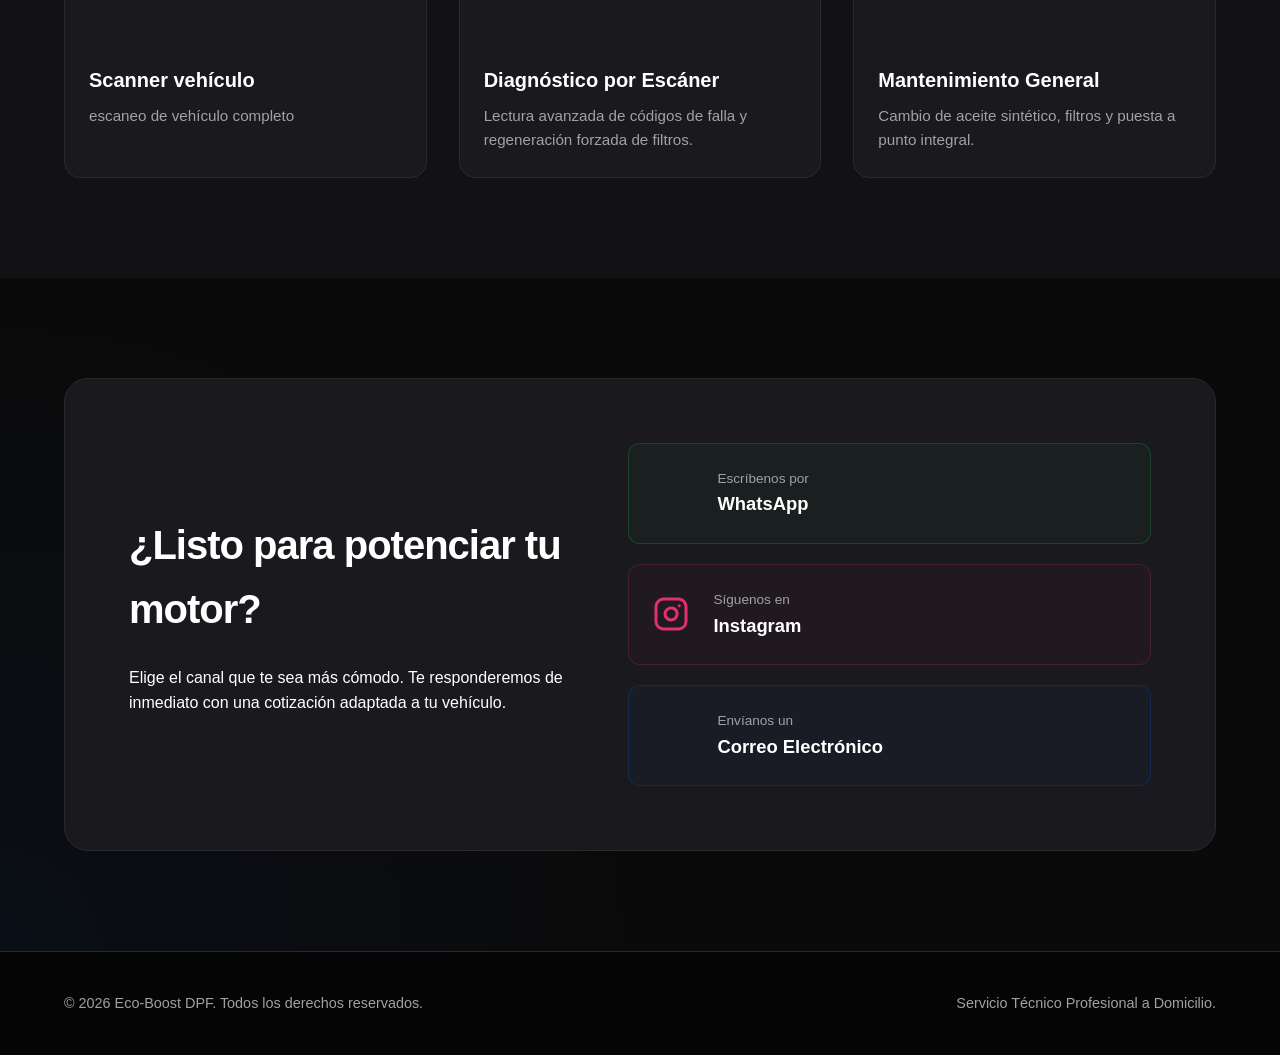
==== commit 24bd9fb0: "campo servicios editable" ====
--- a/index.html
+++ b/index.html
@@ -12,6 +12,7 @@
   
   <link rel="stylesheet" href="diseño.css">
   <script src="https://unpkg.com/lucide@latest"></script>
+  <script src="https://identity.netlify.com/v1/netlify-identity-widget.js"></script>
   
   </head>
 <body>
@@ -112,70 +113,17 @@
 </section>
 
     <section id="servicios" class="servicios">
-      <div class="container">
-        <div class="section-header">
-          <span class="services-badge">Nuestra Cobertura</span>
-          <h2 class="section-title text-center">Servicios Especializados</h2>
-          <p class="section-subtitle text-center">Soluciones profesionales en terreno para vehículos particulares, camionetas y flotas comerciales.</p>
-        </div>
+  <div class="container">
+    <div class="section-header">
+      <span class="services-badge">Nuestra Cobertura</span>
+      <h2 class="section-title text-center">Servicios Especializados</h2>
+      <p class="section-subtitle text-center">Soluciones profesionales en terreno para vehículos particulares, camionetas y flotas comerciales.</p>
+    </div>
 
-        <div class="services-grid">
-          <div class="service-category-card highlight-card">
-            <div class="category-header">
-              <div class="category-icon green"><i data-lucide="activity"></i></div>
-              <h3>Sistemas DPF & Diésel</h3>
-            </div>
-            <ul class="service-list">
-              <li><i data-lucide="check"></i> <strong>DPF Camionetas y Camiones</strong></li>
-              <li><i data-lucide="check"></i> Toda la línea de motores <strong>Cummins</strong></li>
-              <li><i data-lucide="check"></i> Servicio de <strong>Escáner Avanzado</strong></li>
-              <li><i data-lucide="check"></i> <strong>Regeneraciones Forzadas</strong></li>
-              <li><i data-lucide="check"></i> Diagnóstico e <strong>Inyección Diésel</strong></li>
-            </ul>
-          </div>
-
-          <div class="service-category-card">
-            <div class="category-header">
-              <div class="category-icon blue"><i data-lucide="wrench"></i></div>
-              <h3>Mantención y Puesta a Punto</h3>
-            </div>
-            <ul class="service-list">
-              <li><i data-lucide="check"></i> <strong>Mantenciones por Kilometraje</strong></li>
-              <li><i data-lucide="check"></i> Cambio de <strong>Kit de Distribución</strong></li>
-              <li><i data-lucide="check"></i> Reemplazo de <strong>Baterías</strong></li>
-              <li><i data-lucide="check"></i> Preparación y <strong>Revisión Técnica</strong></li>
-              <li><i data-lucide="check"></i> Servicio de <strong>Chequeo Pre-Compra</strong></li>
-            </ul>
-          </div>
-
-          <div class="service-category-card">
-            <div class="category-header">
-              <div class="category-icon"><i data-lucide="shield"></i></div>
-              <h3>Seguridad y Suspensión</h3>
-            </div>
-            <ul class="service-list">
-              <li><i data-lucide="check"></i> Sistema de <strong>Frenos Integrales</strong></li>
-              <li><i data-lucide="check"></i> Reparación de <strong>Tren Delantero</strong></li>
-              <li><i data-lucide="check"></i> Reemplazo de <strong>Amortiguadores</strong></li>
-              <li><i data-lucide="check"></i> Diagnóstico de ruidos y holguras</li>
-            </ul>
-          </div>
-
-          <div class="service-category-card">
-            <div class="category-header">
-              <div class="category-icon"><i data-lucide="cpu"></i></div>
-              <h3>Transmisión y Sistemas</h3>
-            </div>
-            <ul class="service-list">
-              <li><i data-lucide="check"></i> Reparación de <strong>Cajas de Cambio</strong></li>
-              <li><i data-lucide="check"></i> Reemplazo de <strong>Embragues</strong></li>
-              <li><i data-lucide="check"></i> Diagnóstico de <strong>Electricidad automotriz</strong></li>
-              <li><i data-lucide="check"></i> Reparaciones de fallas complejas</li>
-            </ul>
-          </div>
-        </div>
-      </div>
-    </section>
+    <!-- Contenedor donde se insertarán dinámicamente -->
+    <div class="services-grid" id="services-grid"></div>
+  </div>
+</section>
 
     <section id="trabajos" class="trabajos">
       <div class="container">
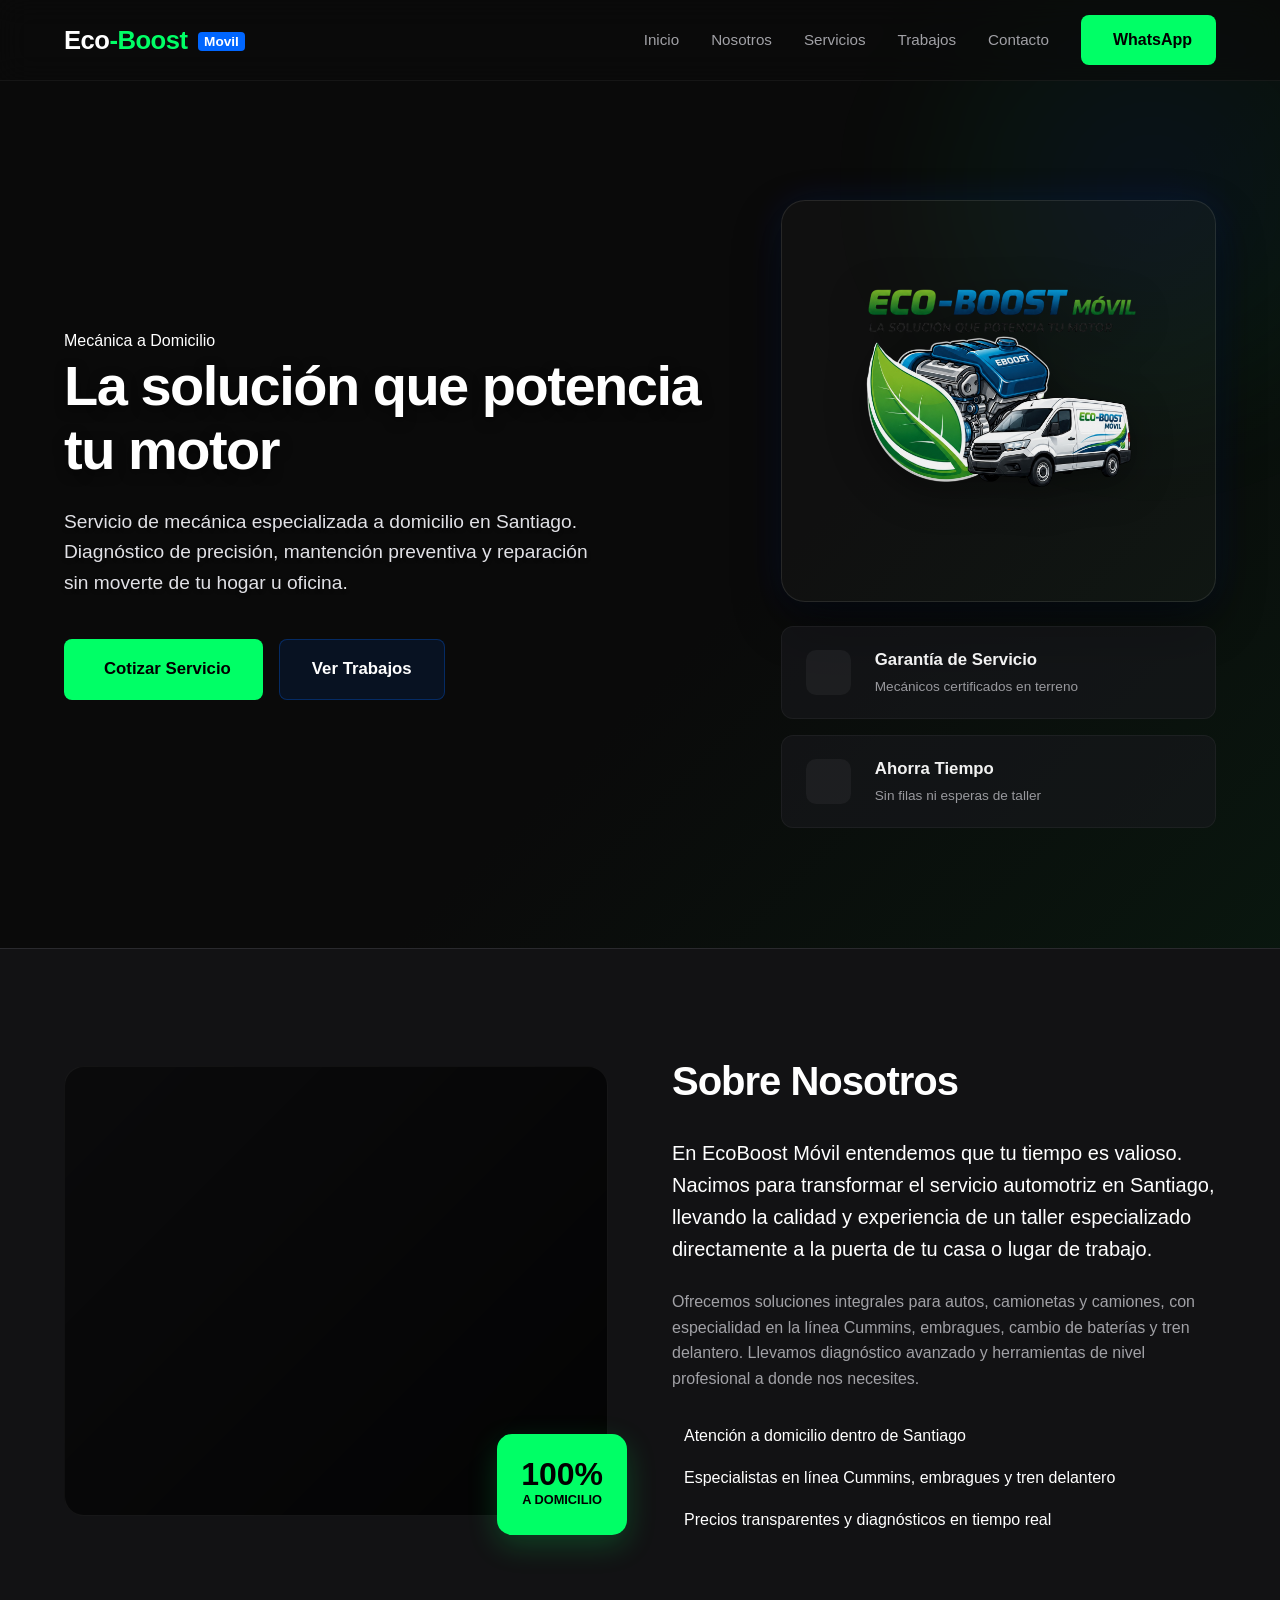
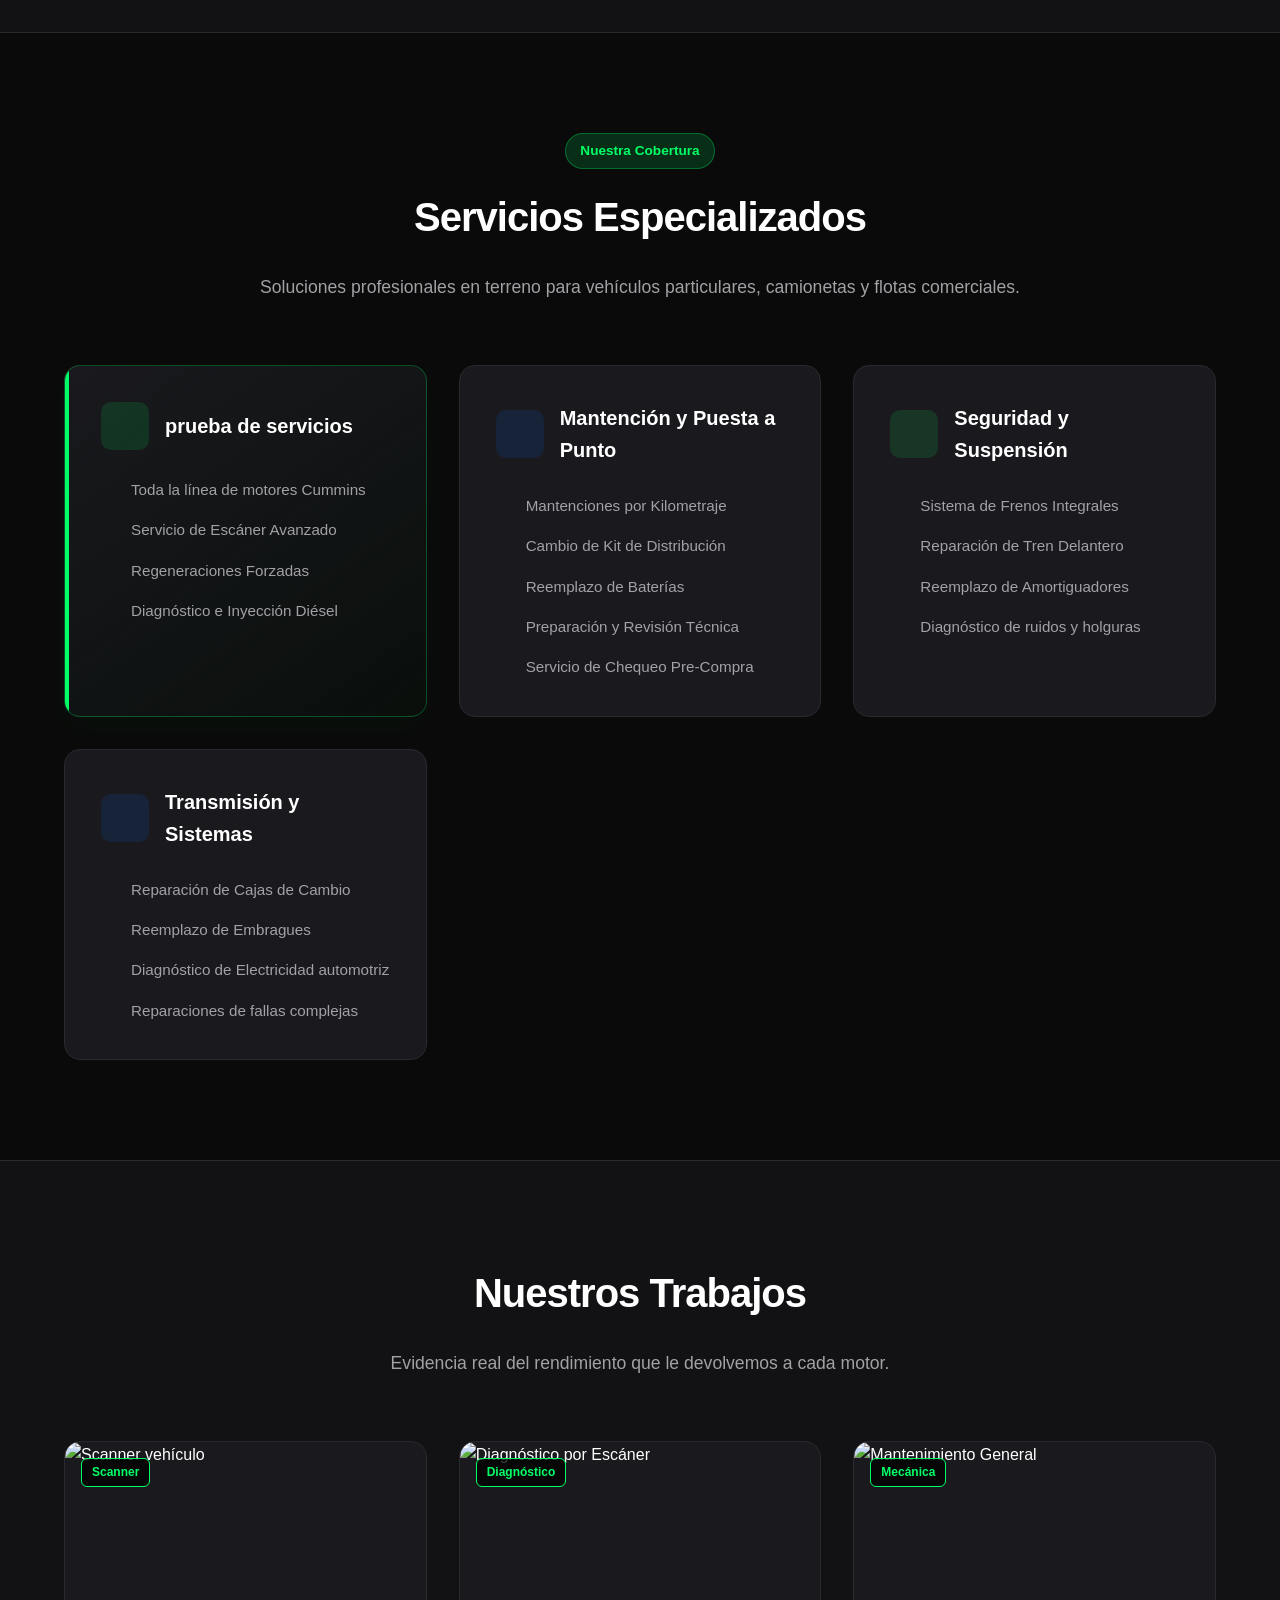
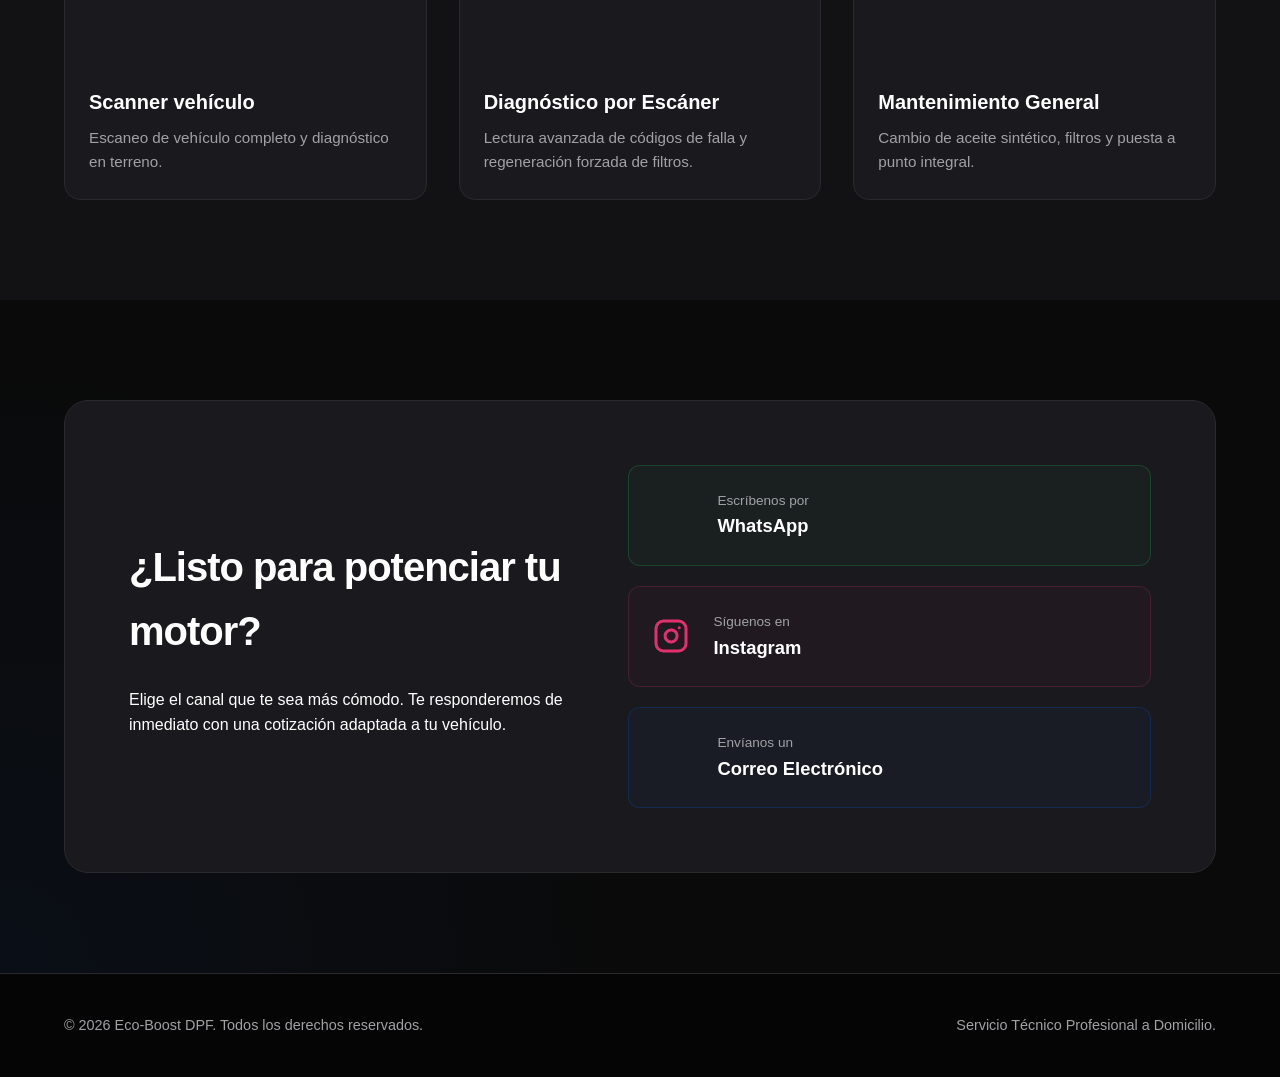
==== commit f71b86f8: "ddd" ====
--- a/index.html
+++ b/index.html
@@ -4,11 +4,13 @@
   <meta charset="UTF-8">
   <meta name="viewport" content="width=device-width, initial-scale=1.0">
   
-  <title>Eco-Boost Movil | Mecánica a Domicilio y Servicio de Scanner</title>
-  
-  <meta name="description" content="Servicio mecánico profesional a domicilio. Especialistas en DPF, motores Cummins, regeneraciones forzadas, frenos, distribución y mantenciones en Santiago.">
-  
-  <meta name="keywords" content="mecanico a domicilio, escaner automotriz, regeneracion dpf chile, mantenciones por kilometraje, taller movil, cummins santiago">
+  <!-- Título visible en Google -->
+<title>Mecánica a Domicilio en Santiago | EcoBoost Móvil</title>
+
+<!-- Descripción que aparece en las búsquedas -->
+<meta name="description" content="Servicio de mecánica automotriz especializada a domicilio en Santiago. Escáner automotriz, diagnóstico DPF, cambio de baterías, embragues y tren delantero. ¡Cotiza por WhatsApp!">
+
+<meta name="keywords" content="mecanico a domicilio santiago, escaner automotriz terreno, reparacion dpf santiago, mantencion de autos a domicilio, taller mecanico a domicilio">
   
   <link rel="stylesheet" href="diseño.css">
   <script src="https://unpkg.com/lucide@latest"></script>
--- a/diseño.css
+++ b/diseño.css
@@ -406,7 +406,7 @@
 }
 
 /* ========================================= */
-/* NUEVA SECCIÓN: Estilos de Servicios */
+/* SECCIÓN: Estilos de Servicios (Completo) */
 /* ========================================= */
 .servicios {
   padding: 100px 0;
@@ -418,14 +418,14 @@
 
 .services-badge {
   display: inline-block;
-  background-color: rgba(0, 102, 255, 0.15);
-  color: var(--accent-blue);
+  background-color: rgba(0, 255, 102, 0.15); /* Fondo verde */
+  color: var(--accent);                       /* Texto verde eco */
   padding: 6px 14px;
   border-radius: 20px;
   font-size: 0.85rem;
   font-weight: 600;
   margin-bottom: 1rem;
-  border: 1px solid rgba(0, 102, 255, 0.3);
+  border: 1px solid rgba(0, 255, 102, 0.3);  /* Borde verde */
   text-align: center;
 }
 
@@ -452,7 +452,7 @@
   overflow: hidden;
 }
 
-/* Tarjeta Destacada de DPF (La especialidad principal) */
+/* Tarjeta Destacada */
 .service-category-card.highlight-card {
   border-color: rgba(0, 255, 102, 0.25);
   background: linear-gradient(145deg, var(--bg-card) 0%, rgba(0, 255, 102, 0.02) 100%);
@@ -492,27 +492,41 @@
   font-weight: 700;
 }
 
+/* --- ÍCONO DE CABECERA (Llave, Tuerca, Batería, etc.) --- */
 .category-icon {
-  width: 42px;
-  height: 42px;
-  border-radius: 8px;
+  width: 48px;
+  height: 48px;
+  border-radius: 10px;
   background-color: rgba(255, 255, 255, 0.05);
   color: var(--text-main);
   display: flex;
   align-items: center;
   justify-content: center;
+  padding: 10px;
+  flex-shrink: 0;
 }
 
 .category-icon.green {
-  background-color: rgba(0, 255, 102, 0.1);
-  color: var(--accent);
+  background-color: rgba(0, 255, 102, 0.12);
+  color: var(--accent, #00ff66);
 }
 
 .category-icon.blue {
-  background-color: rgba(0, 102, 255, 0.1);
-  color: var(--accent-blue);
-}
-
+  background-color: rgba(0, 102, 255, 0.12);
+  color: var(--accent-blue, #0066ff);
+}
+
+/* Control para renderizado de SVG en la cabecera */
+.category-icon i,
+.category-icon svg {
+  width: 24px;
+  height: 24px;
+  display: flex;
+  align-items: center;
+  justify-content: center;
+}
+
+/* --- LISTA DE SERVICIOS Y CHECKS VERDES --- */
 .service-list {
   list-style: none;
   display: flex;
@@ -532,18 +546,19 @@
   color: var(--text-main);
 }
 
-.service-list li i {
-  color: var(--accent);
-  width: 16px;
-  height: 16px;
+/* Forzado de color verde para TODOS los checks en cualquier tarjeta */
+.service-list li i,
+.service-list li svg {
+  color: var(--accent, #00ff66) !important;
+  width: 18px;
+  height: 18px;
   flex-shrink: 0;
   margin-top: 3px;
-}
-
-.service-category-card:not(.highlight-card) .service-list li i {
-  color: var(--accent-blue);
-}
-
+  display: inline-flex;
+  align-items: center;
+  justify-content: center;
+  stroke-width: 2.5px;
+}
 /* Portafolio Trabajos */
 .trabajos {
   padding: 100px 0;
